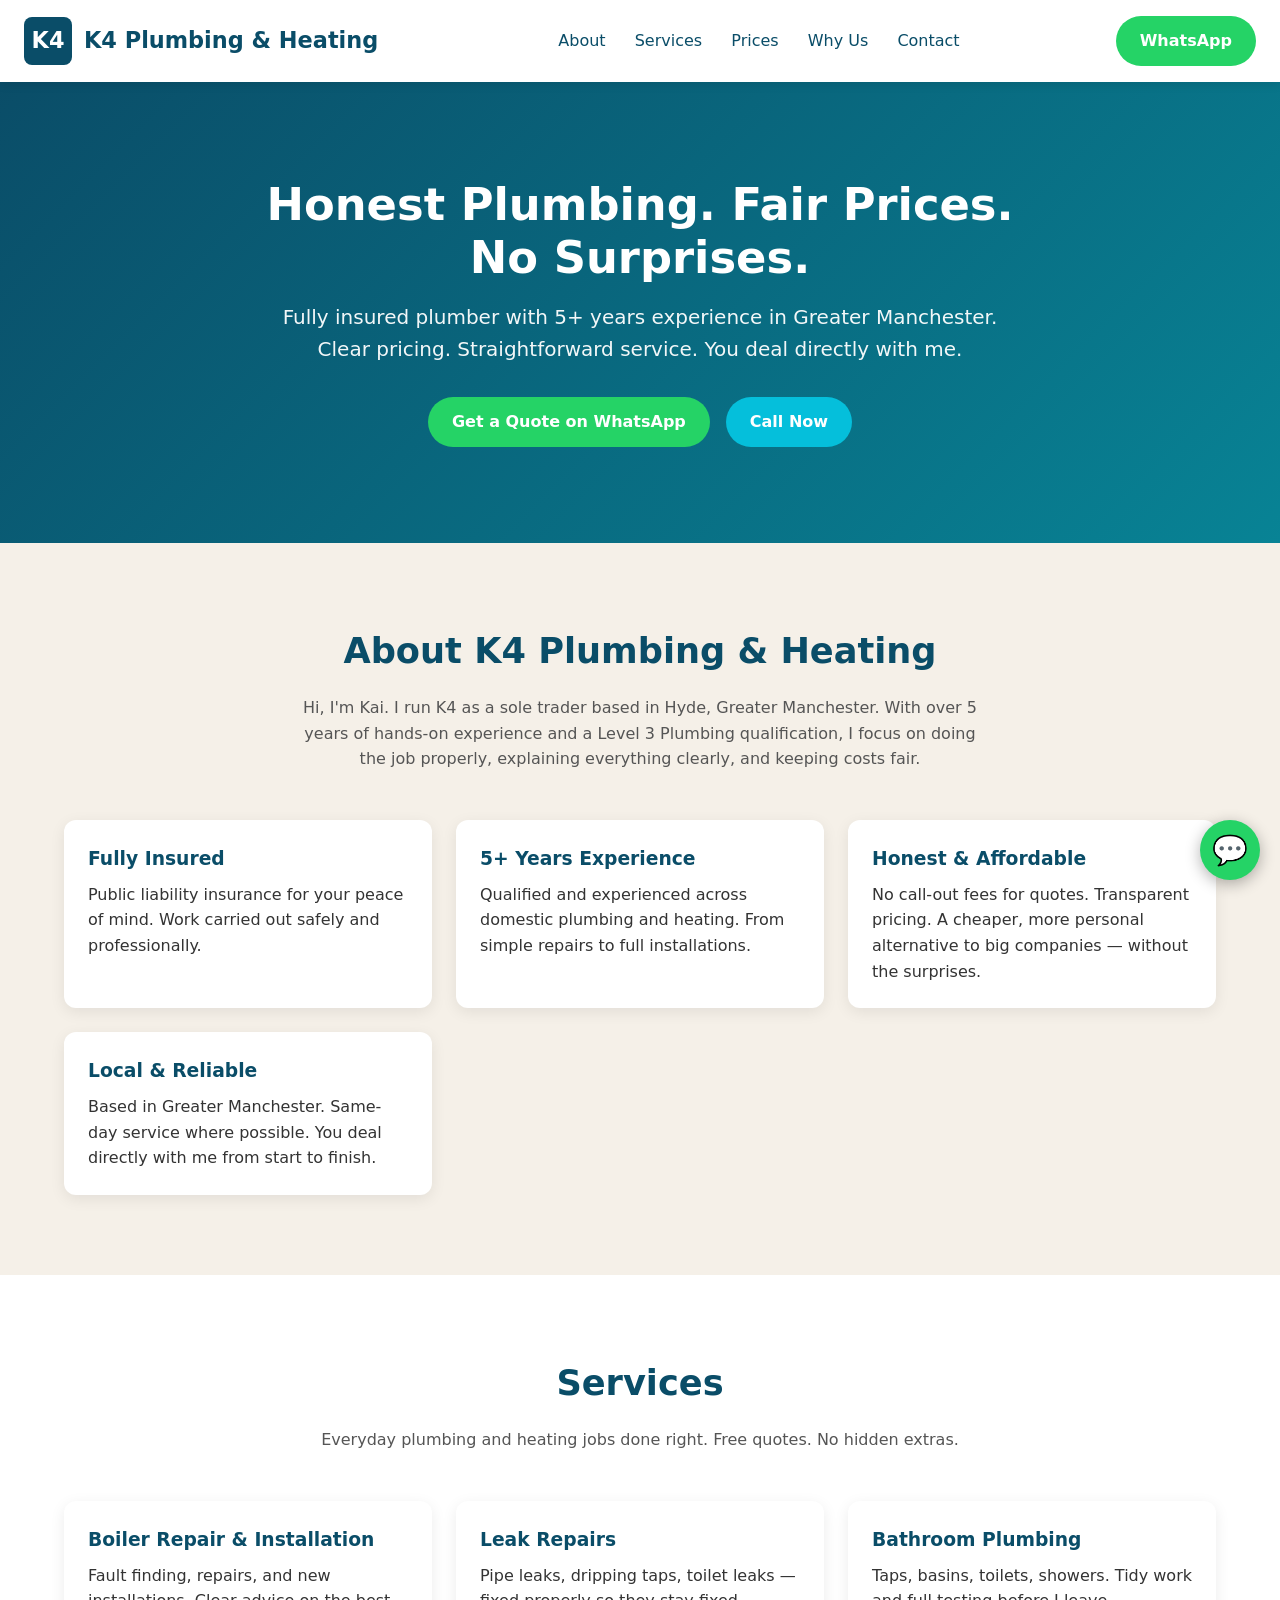
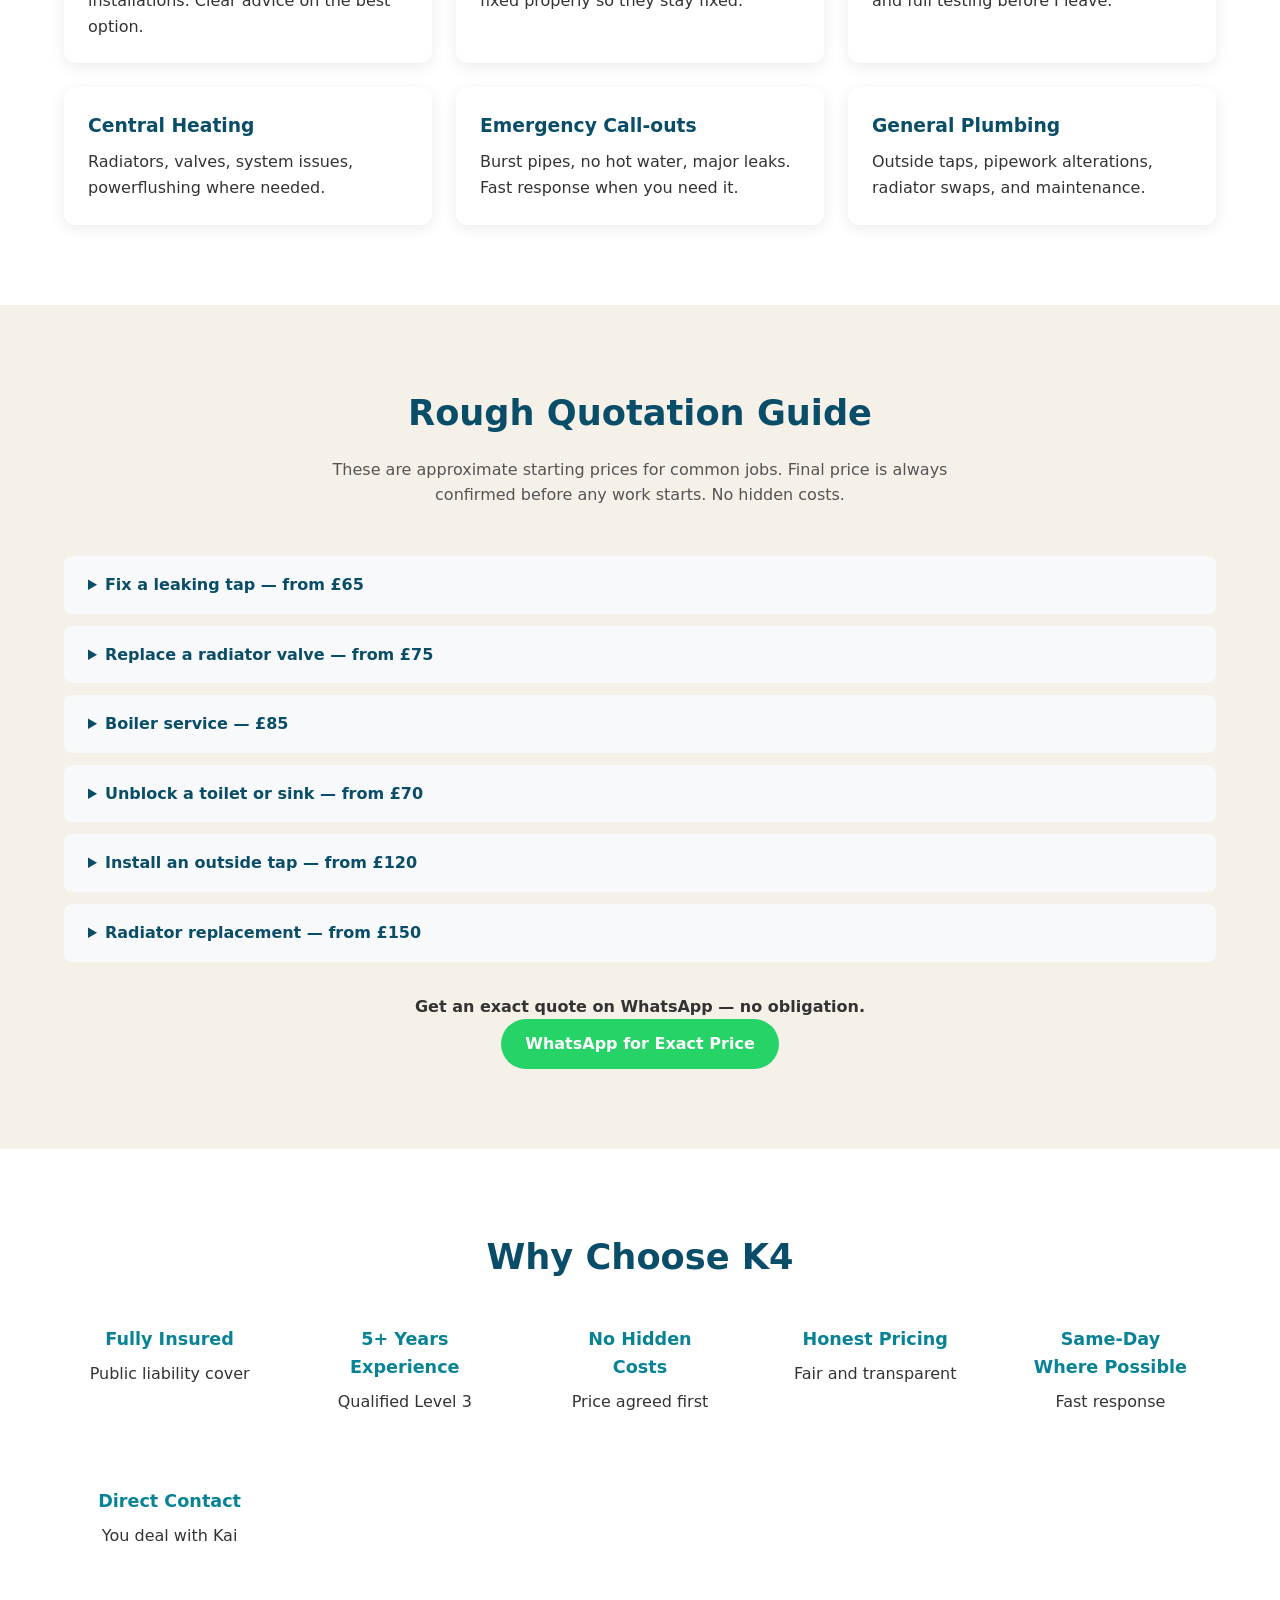
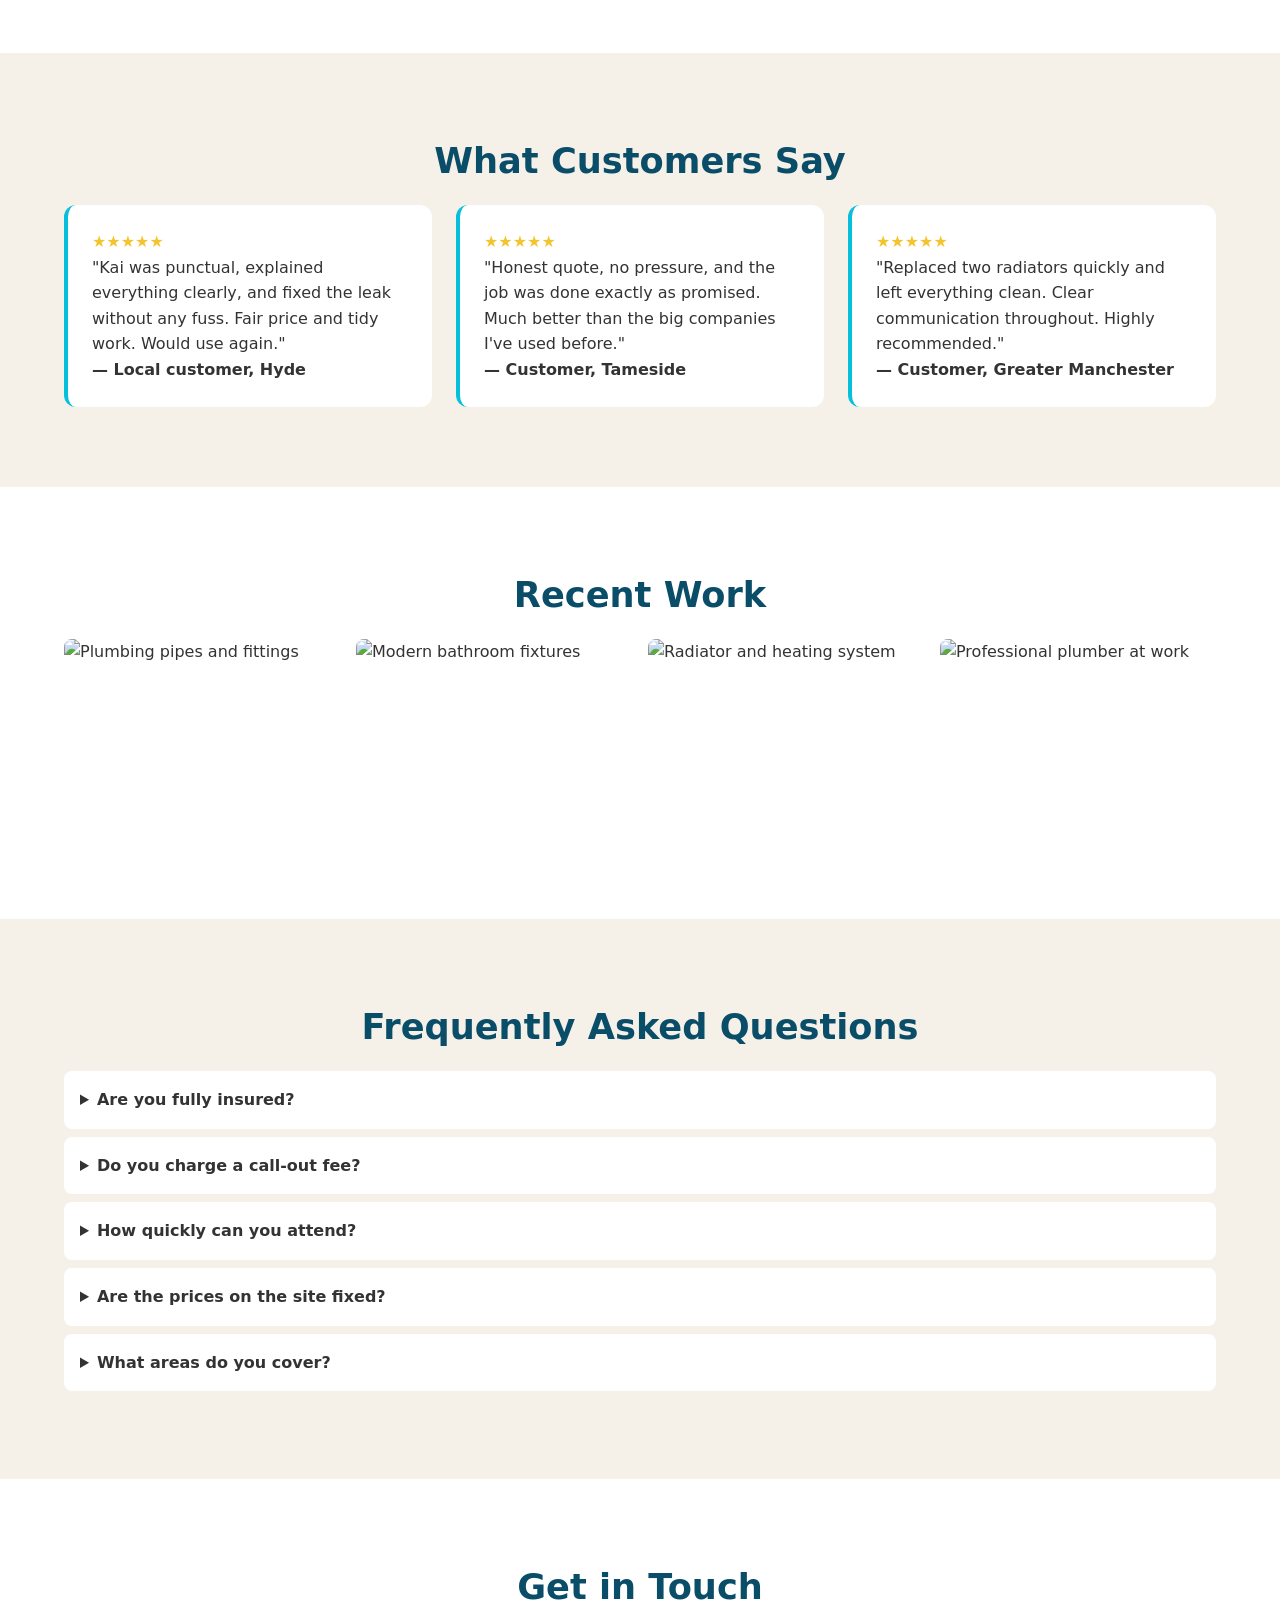
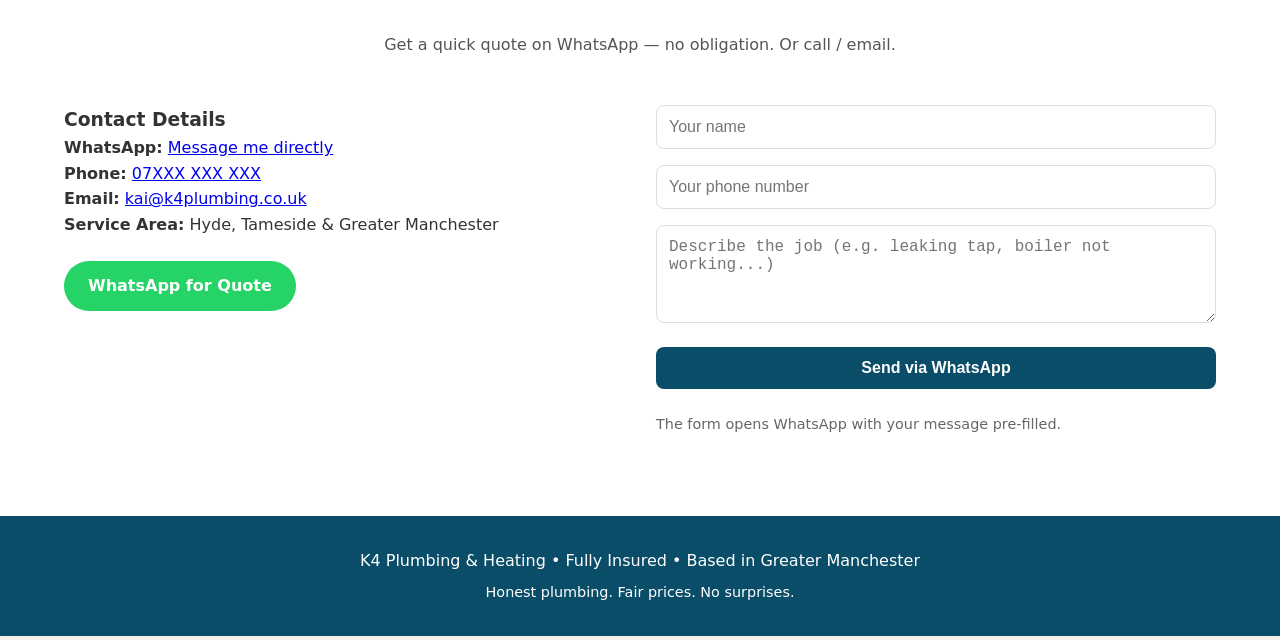
==== index.html @ 58b9c58c "Initial full website for K4 Plumbing & Heating" ====
<!DOCTYPE html>
<html lang="en">
<head>
<meta charset="UTF-8">
<meta name="viewport" content="width=device-width, initial-scale=1.0">
<title>K4 Plumbing & Heating | Honest Plumbing. Fair Prices. No Surprises.</title>
<meta name="description" content="Fully insured plumber with 5+ years experience in Greater Manchester. Transparent pricing, no hidden costs. Boiler repair, leak fixes, bathrooms, heating and more.">
<style>
:root {
  --primary: #0a4d68;
  --teal: #088395;
  --accent: #05bfdb;
  --warm: #f5f0e8;
  --dark: #1a1a1a;
  --text: #333;
  --white: #fff;
}
* { margin: 0; padding: 0; box-sizing: border-box; }
body { font-family: 'Segoe UI', system-ui, -apple-system, sans-serif; color: var(--text); line-height: 1.6; background: var(--warm); }
.container { max-width: 1200px; margin: 0 auto; padding: 0 1.5rem; }
header {
  position: sticky; top: 0; background: var(--white); box-shadow: 0 2px 10px rgba(0,0,0,0.1); z-index: 1000;
  display: flex; justify-content: space-between; align-items: center; padding: 1rem 1.5rem;
}
.logo { display: flex; align-items: center; gap: 0.75rem; font-weight: 700; color: var(--primary); font-size: 1.4rem; }
.logo-icon { width: 48px; height: 48px; background: var(--primary); border-radius: 8px; display: flex; align-items: center; justify-content: center; color: white; font-weight: bold; }
nav a { margin-left: 1.5rem; text-decoration: none; color: var(--primary); font-weight: 500; }
nav a:hover { color: var(--teal); }
.btn { display: inline-block; background: var(--accent); color: white; padding: 0.75rem 1.5rem; border-radius: 50px; text-decoration: none; font-weight: 600; transition: all 0.3s; }
.btn:hover { background: var(--teal); transform: translateY(-2px); }
.btn-whatsapp { background: #25D366; }
.btn-whatsapp:hover { background: #128C7E; }
.hero {
  background: linear-gradient(135deg, var(--primary) 0%, var(--teal) 100%);
  color: white; padding: 6rem 0; text-align: center; position: relative;
}
.hero h1 { font-size: 2.8rem; margin-bottom: 1rem; line-height: 1.2; }
.hero p { font-size: 1.25rem; margin-bottom: 2rem; opacity: 0.95; }
.hero-btns { display: flex; gap: 1rem; justify-content: center; flex-wrap: wrap; }
section { padding: 5rem 0; }
section h2 { text-align: center; font-size: 2.2rem; color: var(--primary); margin-bottom: 1rem; }
.subtitle { text-align: center; max-width: 700px; margin: 0 auto 3rem; color: #555; }
.cards { display: grid; grid-template-columns: repeat(auto-fit, minmax(280px, 1fr)); gap: 1.5rem; }
.card {
  background: white; padding: 1.5rem; border-radius: 12px; box-shadow: 0 4px 15px rgba(0,0,0,0.08);
  transition: transform 0.3s, box-shadow 0.3s;
}
.card:hover { transform: translateY(-5px); box-shadow: 0 8px 25px rgba(0,0,0,0.12); }
.card h3 { color: var(--primary); margin-bottom: 0.5rem; }
.why-grid { display: grid; grid-template-columns: repeat(auto-fit, minmax(200px, 1fr)); gap: 1.5rem; text-align: center; }
.badge { background: white; padding: 1.5rem; border-radius: 12px; }
.badge strong { display: block; color: var(--teal); font-size: 1.1rem; margin-bottom: 0.5rem; }
.quote-list details { background: white; margin-bottom: 0.75rem; border-radius: 8px; overflow: hidden; }
.quote-list summary { padding: 1rem 1.5rem; cursor: pointer; font-weight: 600; color: var(--primary); background: #f8f9fa; }
.quote-list details[open] summary { background: var(--teal); color: white; }
.quote-list p { padding: 1rem 1.5rem; }
.testimonials { display: grid; grid-template-columns: repeat(auto-fit, minmax(280px, 1fr)); gap: 1.5rem; }
.testimonial { background: white; padding: 1.5rem; border-radius: 12px; border-left: 4px solid var(--accent); }
.stars { color: #f4c430; }
.gallery { display: grid; grid-template-columns: repeat(auto-fit, minmax(250px, 1fr)); gap: 1rem; }
.gallery img { width: 100%; height: 200px; object-fit: cover; border-radius: 8px; }
.faq details { background: white; margin-bottom: 0.5rem; border-radius: 8px; }
.faq summary { padding: 1rem; cursor: pointer; font-weight: 600; }
.contact-grid { display: grid; grid-template-columns: 1fr 1fr; gap: 2rem; }
form input, form textarea, form button { width: 100%; padding: 0.75rem; margin-bottom: 1rem; border: 1px solid #ddd; border-radius: 8px; font-size: 1rem; }
form button { background: var(--primary); color: white; border: none; cursor: pointer; font-weight: 600; }
.floating-wa {
  position: fixed; bottom: 20px; right: 20px; background: #25D366; color: white; width: 60px; height: 60px;
  border-radius: 50%; display: flex; align-items: center; justify-content: center; font-size: 1.8rem;
  box-shadow: 0 4px 15px rgba(0,0,0,0.3); z-index: 999; text-decoration: none; transition: transform 0.3s;
}
.floating-wa:hover { transform: scale(1.1); }
footer { background: var(--primary); color: white; text-align: center; padding: 2rem; }
@media (max-width: 768px) {
  .hero h1 { font-size: 2rem; }
  .contact-grid { grid-template-columns: 1fr; }
  nav { display: none; } /* simple mobile - could enhance with menu */
}
.fade-in { opacity: 0; transform: translateY(20px); transition: opacity 0.6s, transform 0.6s; }
.fade-in.visible { opacity: 1; transform: translateY(0); }
</style>
</head>
<body>
<header>
  <div class="logo">
    <div class="logo-icon">K4</div>
    K4 Plumbing & Heating
  </div>
  <nav>
    <a href="#about">About</a>
    <a href="#services">Services</a>
    <a href="#quotes">Prices</a>
    <a href="#why">Why Us</a>
    <a href="#contact">Contact</a>
  </nav>
  <a href="https://wa.me/44XXXXXXXXXX?text=Hi%20Kai,%20I%20need%20a%20plumbing%20quote" class="btn btn-whatsapp">WhatsApp</a>
</header>

<section class="hero">
  <div class="container">
    <h1>Honest Plumbing. Fair Prices.<br>No Surprises.</h1>
    <p>Fully insured plumber with 5+ years experience in Greater Manchester.<br>Clear pricing. Straightforward service. You deal directly with me.</p>
    <div class="hero-btns">
      <a href="https://wa.me/44XXXXXXXXXX?text=Hi%20Kai,%20I'd%20like%20a%20quote%20for%20plumbing%20work" class="btn btn-whatsapp">Get a Quote on WhatsApp</a>
      <a href="tel:+44XXXXXXXXXX" class="btn">Call Now</a>
    </div>
  </div>
</section>

<section id="about" class="fade-in">
  <div class="container">
    <h2>About K4 Plumbing & Heating</h2>
    <p class="subtitle">Hi, I'm Kai. I run K4 as a sole trader based in Hyde, Greater Manchester. With over 5 years of hands-on experience and a Level 3 Plumbing qualification, I focus on doing the job properly, explaining everything clearly, and keeping costs fair.</p>
    <div class="cards">
      <div class="card">
        <h3>Fully Insured</h3>
        <p>Public liability insurance for your peace of mind. Work carried out safely and professionally.</p>
      </div>
      <div class="card">
        <h3>5+ Years Experience</h3>
        <p>Qualified and experienced across domestic plumbing and heating. From simple repairs to full installations.</p>
      </div>
      <div class="card">
        <h3>Honest & Affordable</h3>
        <p>No call-out fees for quotes. Transparent pricing. A cheaper, more personal alternative to big companies — without the surprises.</p>
      </div>
      <div class="card">
        <h3>Local & Reliable</h3>
        <p>Based in Greater Manchester. Same-day service where possible. You deal directly with me from start to finish.</p>
      </div>
    </div>
  </div>
</section>

<section id="services" class="fade-in" style="background:white;">
  <div class="container">
    <h2>Services</h2>
    <p class="subtitle">Everyday plumbing and heating jobs done right. Free quotes. No hidden extras.</p>
    <div class="cards">
      <div class="card"><h3>Boiler Repair & Installation</h3><p>Fault finding, repairs, and new installations. Clear advice on the best option.</p></div>
      <div class="card"><h3>Leak Repairs</h3><p>Pipe leaks, dripping taps, toilet leaks — fixed properly so they stay fixed.</p></div>
      <div class="card"><h3>Bathroom Plumbing</h3><p>Taps, basins, toilets, showers. Tidy work and full testing before I leave.</p></div>
      <div class="card"><h3>Central Heating</h3><p>Radiators, valves, system issues, powerflushing where needed.</p></div>
      <div class="card"><h3>Emergency Call-outs</h3><p>Burst pipes, no hot water, major leaks. Fast response when you need it.</p></div>
      <div class="card"><h3>General Plumbing</h3><p>Outside taps, pipework alterations, radiator swaps, and maintenance.</p></div>
    </div>
  </div>
</section>

<section id="quotes" class="fade-in">
  <div class="container">
    <h2>Rough Quotation Guide</h2>
    <p class="subtitle">These are approximate starting prices for common jobs. Final price is always confirmed before any work starts. No hidden costs.</p>
    <div class="quote-list">
      <details><summary>Fix a leaking tap — from £65</summary><p>Includes labour and standard parts. Confirmed on site.</p></details>
      <details><summary>Replace a radiator valve — from £75</summary><p>Thermostatic or lockshield valves. Price depends on type and access.</p></details>
      <details><summary>Boiler service — £85</summary><p>Full annual service with safety checks. Written report provided.</p></details>
      <details><summary>Unblock a toilet or sink — from £70</summary><p>Most blockages cleared on first visit. No extra call-out fee.</p></details>
      <details><summary>Install an outside tap — from £120</summary><p>Includes materials for standard installation.</p></details>
      <details><summary>Radiator replacement — from £150</summary><p>Supply and fit. Size and style affect final price.</p></details>
    </div>
    <p style="text-align:center; margin-top:2rem;"><strong>Get an exact quote on WhatsApp — no obligation.</strong></p>
    <div style="text-align:center;"><a href="https://wa.me/44XXXXXXXXXX?text=Hi%20Kai,%20I'd%20like%20a%20quote" class="btn btn-whatsapp">WhatsApp for Exact Price</a></div>
  </div>
</section>

<section id="why" class="fade-in" style="background:white;">
  <div class="container">
    <h2>Why Choose K4</h2>
    <div class="why-grid">
      <div class="badge"><strong>Fully Insured</strong>Public liability cover</div>
      <div class="badge"><strong>5+ Years Experience</strong>Qualified Level 3</div>
      <div class="badge"><strong>No Hidden Costs</strong>Price agreed first</div>
      <div class="badge"><strong>Honest Pricing</strong>Fair and transparent</div>
      <div class="badge"><strong>Same-Day Where Possible</strong>Fast response</div>
      <div class="badge"><strong>Direct Contact</strong>You deal with Kai</div>
    </div>
  </div>
</section>

<section id="testimonials" class="fade-in">
  <div class="container">
    <h2>What Customers Say</h2>
    <div class="testimonials">
      <div class="testimonial">
        <div class="stars">★★★★★</div>
        <p>"Kai was punctual, explained everything clearly, and fixed the leak without any fuss. Fair price and tidy work. Would use again."</p>
        <strong>— Local customer, Hyde</strong>
      </div>
      <div class="testimonial">
        <div class="stars">★★★★★</div>
        <p>"Honest quote, no pressure, and the job was done exactly as promised. Much better than the big companies I've used before."</p>
        <strong>— Customer, Tameside</strong>
      </div>
      <div class="testimonial">
        <div class="stars">★★★★★</div>
        <p>"Replaced two radiators quickly and left everything clean. Clear communication throughout. Highly recommended."</p>
        <strong>— Customer, Greater Manchester</strong>
      </div>
    </div>
  </div>
</section>

<section id="gallery" class="fade-in" style="background:white;">
  <div class="container">
    <h2>Recent Work</h2>
    <div class="gallery">
      <img src="https://images.unsplash.com/photo-1584622650111-993a426fbf0a?w=400" alt="Plumbing pipes and fittings">
      <img src="https://images.unsplash.com/photo-1504309092620-4d0ec726efa4?w=400" alt="Modern bathroom fixtures">
      <img src="https://images.unsplash.com/photo-1621905252507-b35492cc74b4?w=400" alt="Radiator and heating system">
      <img src="https://images.unsplash.com/photo-1558618666-fcd25c85cd64?w=400" alt="Professional plumber at work">
    </div>
  </div>
</section>

<section id="faq" class="fade-in">
  <div class="container">
    <h2>Frequently Asked Questions</h2>
    <div class="faq">
      <details><summary>Are you fully insured?</summary><p>Yes. I carry public liability insurance for all work carried out.</p></details>
      <details><summary>Do you charge a call-out fee?</summary><p>No call-out fee for quotes. For emergency call-outs outside normal hours there may be a small additional charge, which is always stated upfront.</p></details>
      <details><summary>How quickly can you attend?</summary><p>Same-day service is often available for urgent jobs. Contact me on WhatsApp for the soonest slot.</p></details>
      <details><summary>Are the prices on the site fixed?</summary><p>They are rough starting guides. Every job is different. I always confirm the exact price before starting any work.</p></details>
      <details><summary>What areas do you cover?</summary><p>Primarily Hyde, Tameside and Greater Manchester. Contact me to check your location.</p></details>
    </div>
  </div>
</section>

<section id="contact" class="fade-in" style="background:white;">
  <div class="container">
    <h2>Get in Touch</h2>
    <p class="subtitle">Get a quick quote on WhatsApp — no obligation. Or call / email.</p>
    <div class="contact-grid">
      <div>
        <h3>Contact Details</h3>
        <p><strong>WhatsApp:</strong> <a href="https://wa.me/44XXXXXXXXXX?text=Hi%20Kai,%20I%20need%20a%20plumbing%20quote">Message me directly</a></p>
        <p><strong>Phone:</strong> <a href="tel:+44XXXXXXXXXX">07XXX XXX XXX</a></p>
        <p><strong>Email:</strong> <a href="mailto:kai@k4plumbing.co.uk">kai@k4plumbing.co.uk</a></p>
        <p><strong>Service Area:</strong> Hyde, Tameside & Greater Manchester</p>
        <p style="margin-top:1.5rem;"><a href="https://wa.me/44XXXXXXXXXX?text=Hi%20Kai,%20I'd%20like%20a%20quote" class="btn btn-whatsapp">WhatsApp for Quote</a></p>
      </div>
      <div>
        <form onsubmit="event.preventDefault(); window.open('https://wa.me/44XXXXXXXXXX?text=' + encodeURIComponent(this.message.value || 'Hi Kai, I need a plumbing quote'), '_blank');">
          <input type="text" placeholder="Your name" required>
          <input type="tel" placeholder="Your phone number">
          <textarea name="message" rows="4" placeholder="Describe the job (e.g. leaking tap, boiler not working...)"></textarea>
          <button type="submit">Send via WhatsApp</button>
        </form>
        <p style="font-size:0.9rem; color:#666; margin-top:0.5rem;">The form opens WhatsApp with your message pre-filled.</p>
      </div>
    </div>
  </div>
</section>

<footer>
  <p>K4 Plumbing & Heating • Fully Insured • Based in Greater Manchester</p>
  <p style="margin-top:0.5rem; font-size:0.9rem;">Honest plumbing. Fair prices. No surprises.</p>
</footer>

<a href="https://wa.me/44XXXXXXXXXX?text=Hi%20Kai,%20I%20need%20a%20plumbing%20quote" class="floating-wa" aria-label="WhatsApp">💬</a>

<script>
// Scroll animations
const observer = new IntersectionObserver((entries) => {
  entries.forEach(entry => {
    if (entry.isIntersecting) entry.target.classList.add('visible');
  });
}, { threshold: 0.1 });
document.querySelectorAll('.fade-in').forEach(el => observer.observe(el));

// Smooth scroll for nav
document.querySelectorAll('nav a').forEach(a => {
  a.addEventListener('click', e => {
    e.preventDefault();
    document.querySelector(a.getAttribute('href')).scrollIntoView({ behavior: 'smooth' });
  });
});
</script>
</body>
</html>
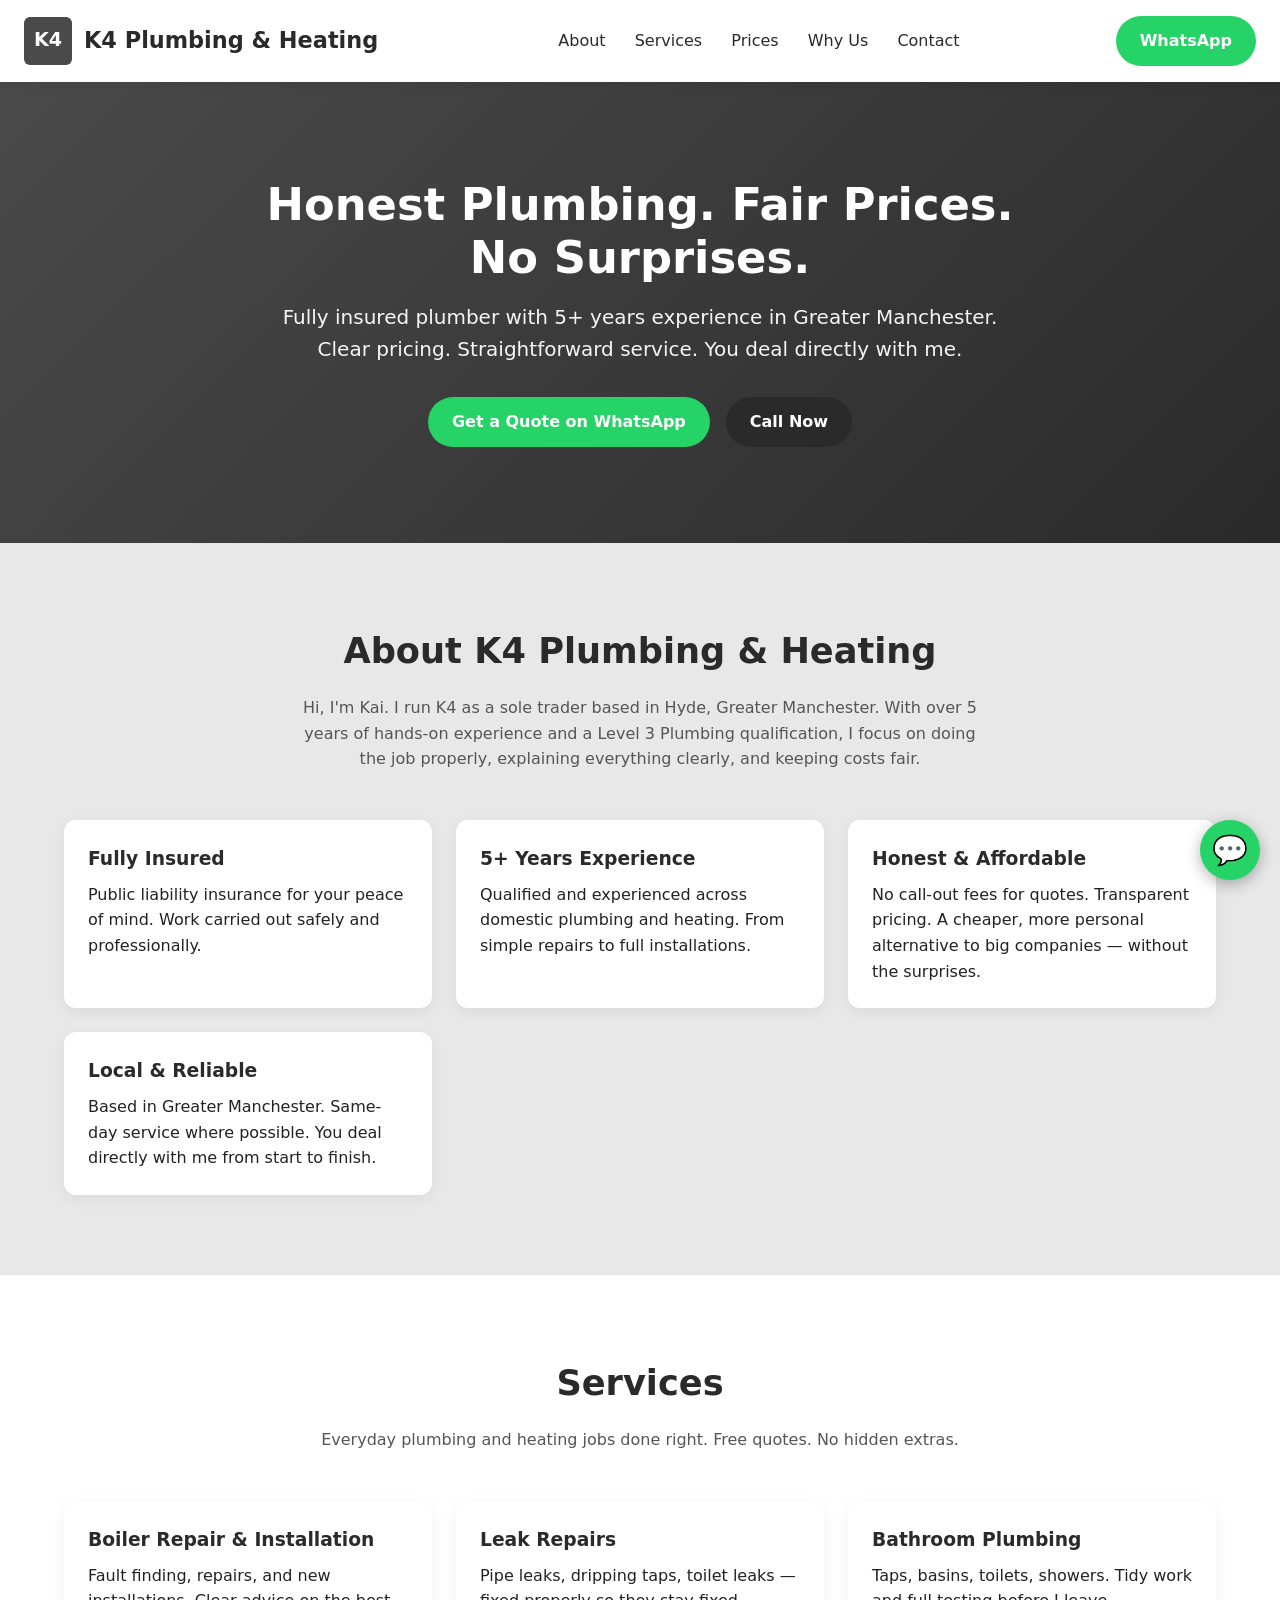
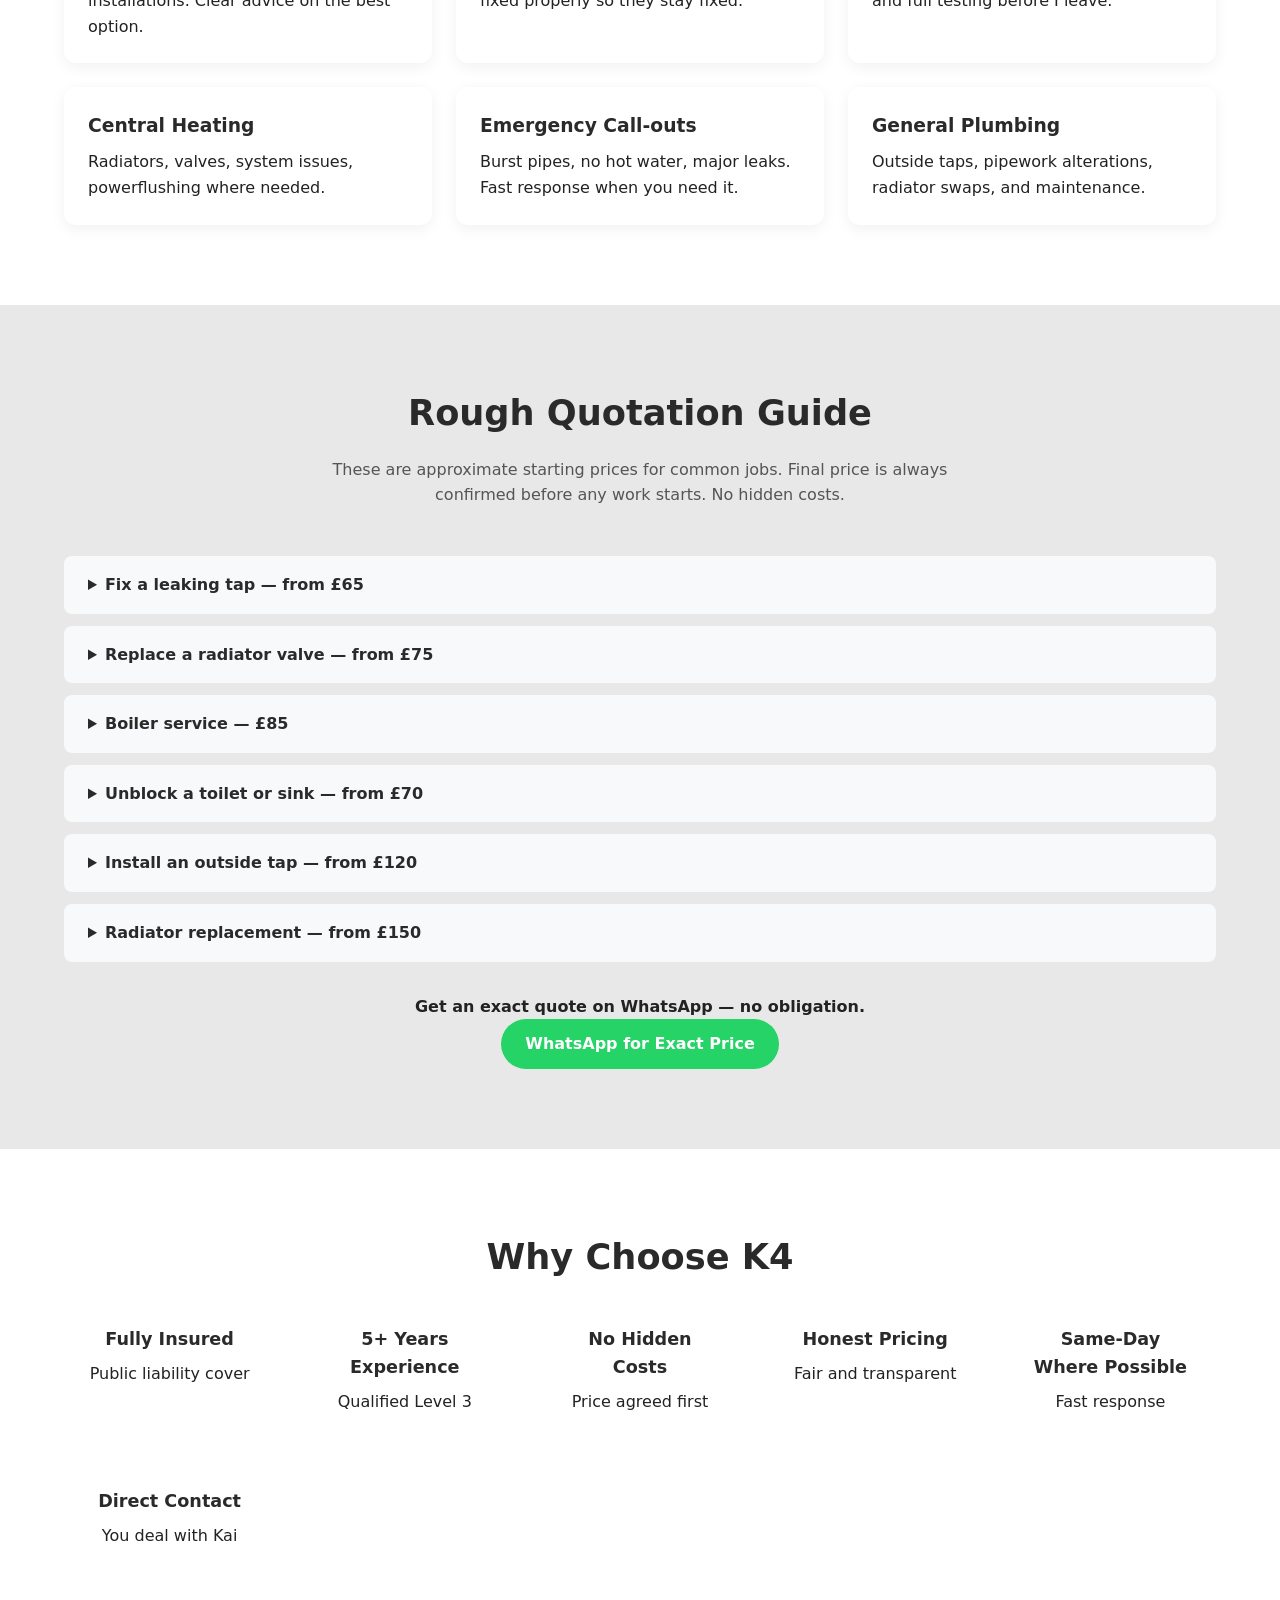
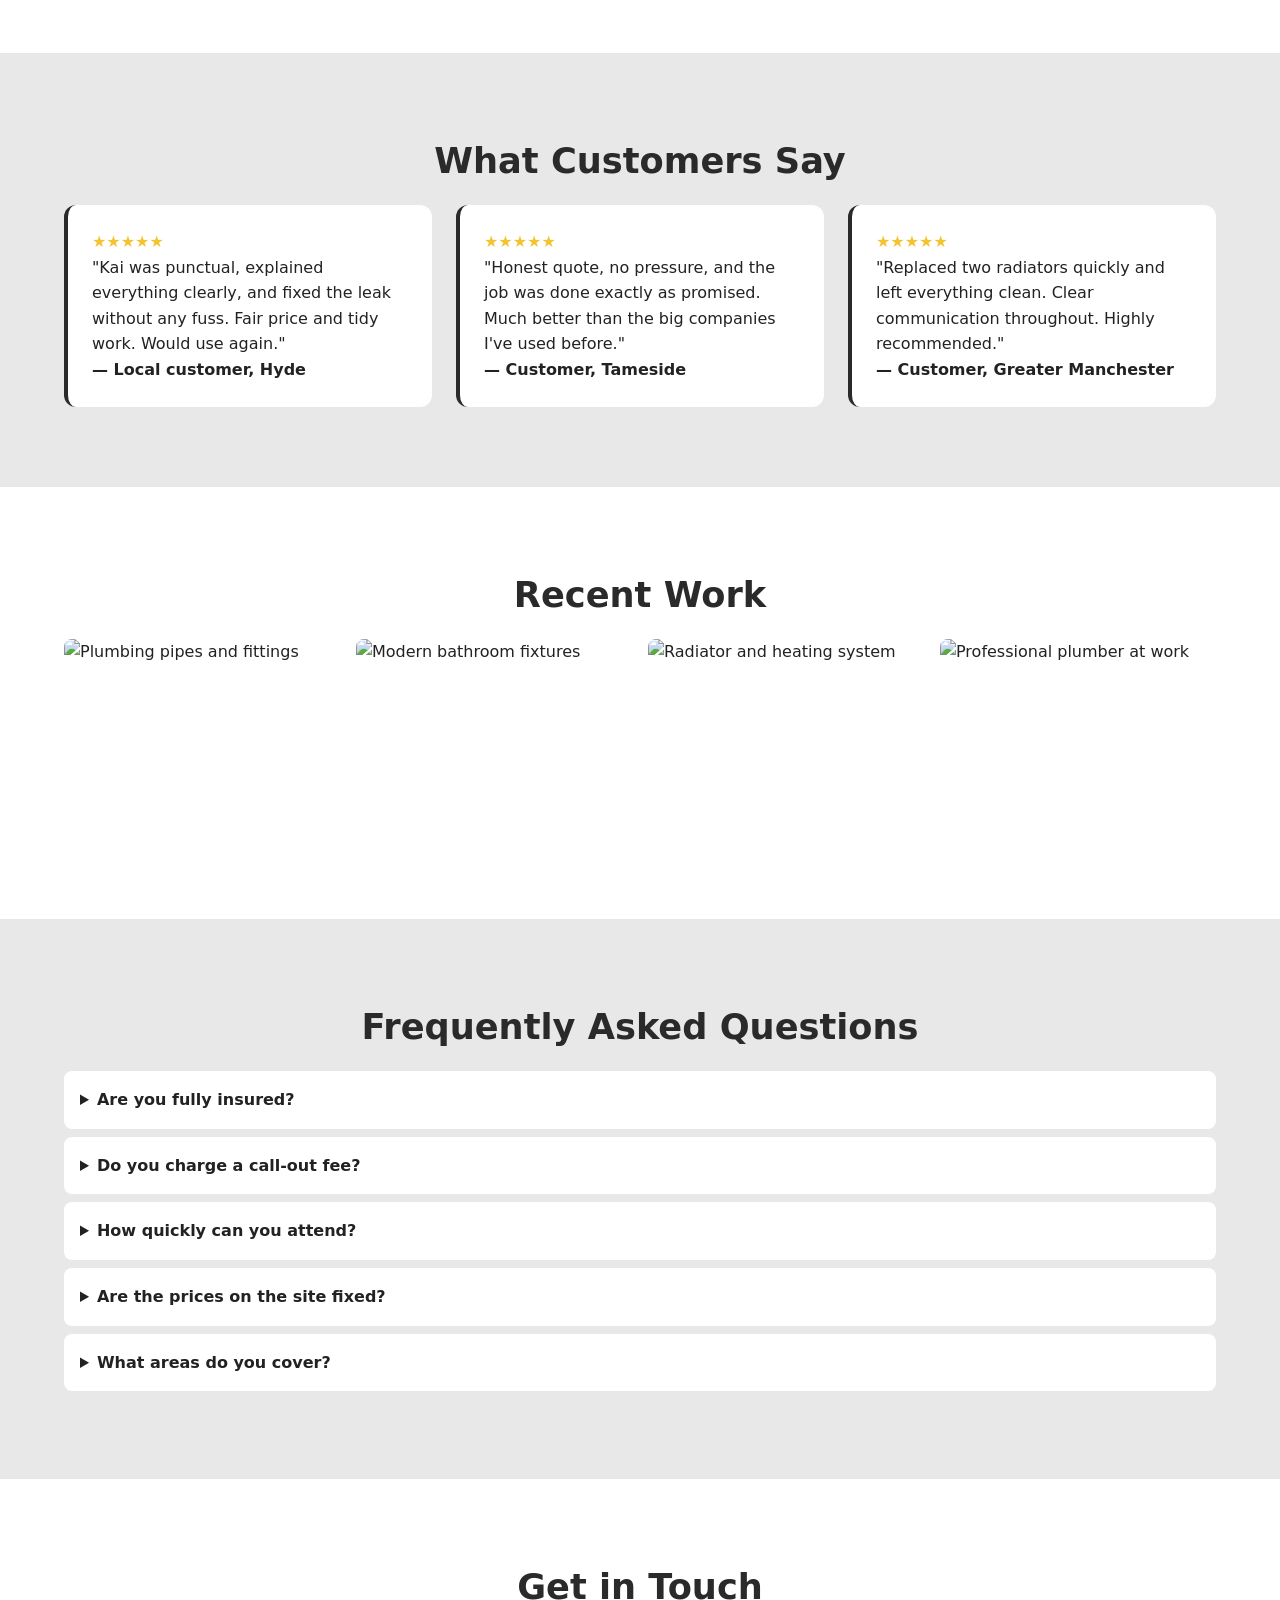
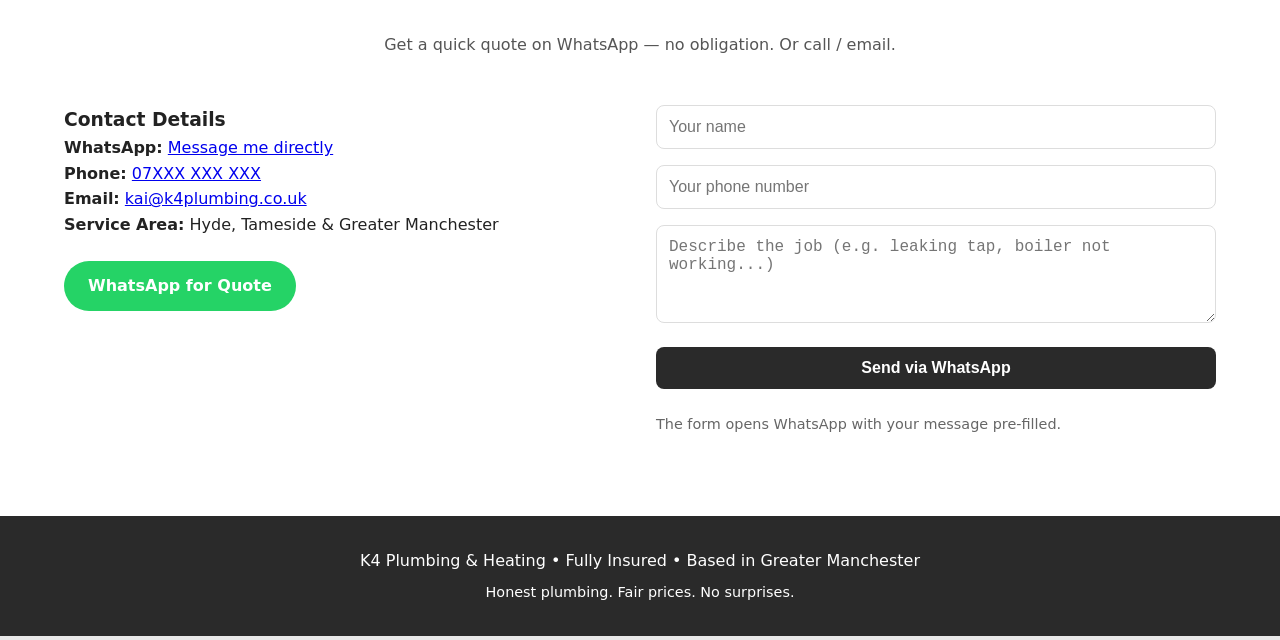
==== commit bf6075a6: "Update color theme to match logo (gray/black)" ====
--- a/index.html
+++ b/index.html
@@ -7,32 +7,32 @@
 <meta name="description" content="Fully insured plumber with 5+ years experience in Greater Manchester. Transparent pricing, no hidden costs. Boiler repair, leak fixes, bathrooms, heating and more.">
 <style>
 :root {
-  --primary: #0a4d68;
-  --teal: #088395;
-  --accent: #05bfdb;
-  --warm: #f5f0e8;
-  --dark: #1a1a1a;
-  --text: #333;
+  --primary: #2a2a2a;
+  --gray: #5a5a5a;
+  --light-gray: #f4f4f4;
+  --bg: #e8e8e8;
+  --accent: #1a1a1a;
+  --text: #222;
   --white: #fff;
 }
 * { margin: 0; padding: 0; box-sizing: border-box; }
-body { font-family: 'Segoe UI', system-ui, -apple-system, sans-serif; color: var(--text); line-height: 1.6; background: var(--warm); }
+body { font-family: 'Segoe UI', system-ui, -apple-system, sans-serif; color: var(--text); line-height: 1.6; background: var(--bg); }
 .container { max-width: 1200px; margin: 0 auto; padding: 0 1.5rem; }
 header {
-  position: sticky; top: 0; background: var(--white); box-shadow: 0 2px 10px rgba(0,0,0,0.1); z-index: 1000;
+  position: sticky; top: 0; background: var(--white); box-shadow: 0 2px 10px rgba(0,0,0,0.08); z-index: 1000;
   display: flex; justify-content: space-between; align-items: center; padding: 1rem 1.5rem;
 }
 .logo { display: flex; align-items: center; gap: 0.75rem; font-weight: 700; color: var(--primary); font-size: 1.4rem; }
-.logo-icon { width: 48px; height: 48px; background: var(--primary); border-radius: 8px; display: flex; align-items: center; justify-content: center; color: white; font-weight: bold; }
+.logo-icon { width: 48px; height: 48px; background: #4a4a4a; border-radius: 6px; display: flex; align-items: center; justify-content: center; color: white; font-weight: bold; font-size: 1.2rem; }
 nav a { margin-left: 1.5rem; text-decoration: none; color: var(--primary); font-weight: 500; }
-nav a:hover { color: var(--teal); }
-.btn { display: inline-block; background: var(--accent); color: white; padding: 0.75rem 1.5rem; border-radius: 50px; text-decoration: none; font-weight: 600; transition: all 0.3s; }
-.btn:hover { background: var(--teal); transform: translateY(-2px); }
+nav a:hover { color: #000; }
+.btn { display: inline-block; background: var(--primary); color: white; padding: 0.75rem 1.5rem; border-radius: 50px; text-decoration: none; font-weight: 600; transition: all 0.3s; }
+.btn:hover { background: #000; transform: translateY(-2px); }
 .btn-whatsapp { background: #25D366; }
 .btn-whatsapp:hover { background: #128C7E; }
 .hero {
-  background: linear-gradient(135deg, var(--primary) 0%, var(--teal) 100%);
-  color: white; padding: 6rem 0; text-align: center; position: relative;
+  background: linear-gradient(135deg, #4a4a4a 0%, #2a2a2a 100%);
+  color: white; padding: 6rem 0; text-align: center;
 }
 .hero h1 { font-size: 2.8rem; margin-bottom: 1rem; line-height: 1.2; }
 .hero p { font-size: 1.25rem; margin-bottom: 2rem; opacity: 0.95; }
@@ -42,20 +42,20 @@
 .subtitle { text-align: center; max-width: 700px; margin: 0 auto 3rem; color: #555; }
 .cards { display: grid; grid-template-columns: repeat(auto-fit, minmax(280px, 1fr)); gap: 1.5rem; }
 .card {
-  background: white; padding: 1.5rem; border-radius: 12px; box-shadow: 0 4px 15px rgba(0,0,0,0.08);
+  background: white; padding: 1.5rem; border-radius: 12px; box-shadow: 0 4px 15px rgba(0,0,0,0.06);
   transition: transform 0.3s, box-shadow 0.3s;
 }
-.card:hover { transform: translateY(-5px); box-shadow: 0 8px 25px rgba(0,0,0,0.12); }
+.card:hover { transform: translateY(-5px); box-shadow: 0 8px 25px rgba(0,0,0,0.1); }
 .card h3 { color: var(--primary); margin-bottom: 0.5rem; }
 .why-grid { display: grid; grid-template-columns: repeat(auto-fit, minmax(200px, 1fr)); gap: 1.5rem; text-align: center; }
 .badge { background: white; padding: 1.5rem; border-radius: 12px; }
-.badge strong { display: block; color: var(--teal); font-size: 1.1rem; margin-bottom: 0.5rem; }
+.badge strong { display: block; color: var(--primary); font-size: 1.1rem; margin-bottom: 0.5rem; }
 .quote-list details { background: white; margin-bottom: 0.75rem; border-radius: 8px; overflow: hidden; }
 .quote-list summary { padding: 1rem 1.5rem; cursor: pointer; font-weight: 600; color: var(--primary); background: #f8f9fa; }
-.quote-list details[open] summary { background: var(--teal); color: white; }
+.quote-list details[open] summary { background: var(--primary); color: white; }
 .quote-list p { padding: 1rem 1.5rem; }
 .testimonials { display: grid; grid-template-columns: repeat(auto-fit, minmax(280px, 1fr)); gap: 1.5rem; }
-.testimonial { background: white; padding: 1.5rem; border-radius: 12px; border-left: 4px solid var(--accent); }
+.testimonial { background: white; padding: 1.5rem; border-radius: 12px; border-left: 4px solid var(--primary); }
 .stars { color: #f4c430; }
 .gallery { display: grid; grid-template-columns: repeat(auto-fit, minmax(250px, 1fr)); gap: 1rem; }
 .gallery img { width: 100%; height: 200px; object-fit: cover; border-radius: 8px; }
@@ -74,7 +74,7 @@
 @media (max-width: 768px) {
   .hero h1 { font-size: 2rem; }
   .contact-grid { grid-template-columns: 1fr; }
-  nav { display: none; } /* simple mobile - could enhance with menu */
+  nav { display: none; }
 }
 .fade-in { opacity: 0; transform: translateY(20px); transition: opacity 0.6s, transform 0.6s; }
 .fade-in.visible { opacity: 1; transform: translateY(0); }
@@ -260,7 +260,6 @@
 <a href="https://wa.me/44XXXXXXXXXX?text=Hi%20Kai,%20I%20need%20a%20plumbing%20quote" class="floating-wa" aria-label="WhatsApp">💬</a>
 
 <script>
-// Scroll animations
 const observer = new IntersectionObserver((entries) => {
   entries.forEach(entry => {
     if (entry.isIntersecting) entry.target.classList.add('visible');
@@ -268,7 +267,6 @@
 }, { threshold: 0.1 });
 document.querySelectorAll('.fade-in').forEach(el => observer.observe(el));
 
-// Smooth scroll for nav
 document.querySelectorAll('nav a').forEach(a => {
   a.addEventListener('click', e => {
     e.preventDefault();
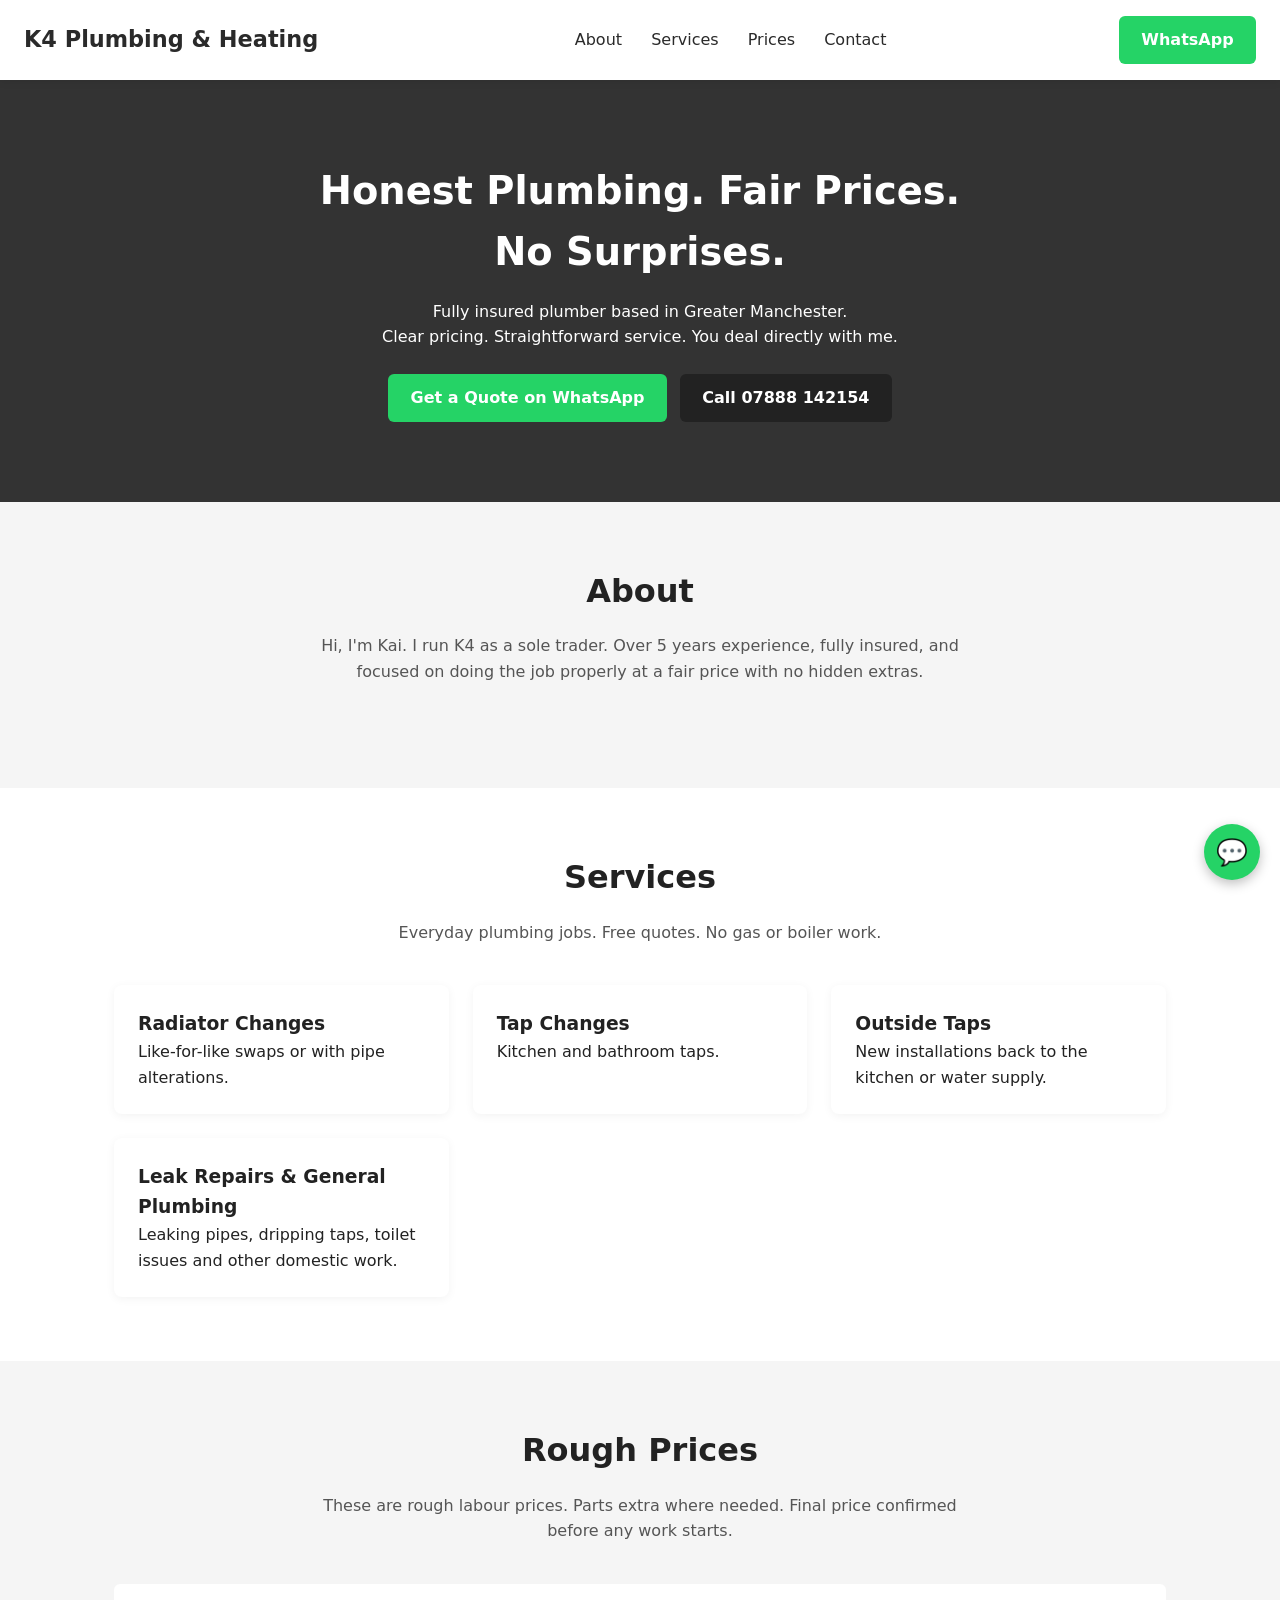
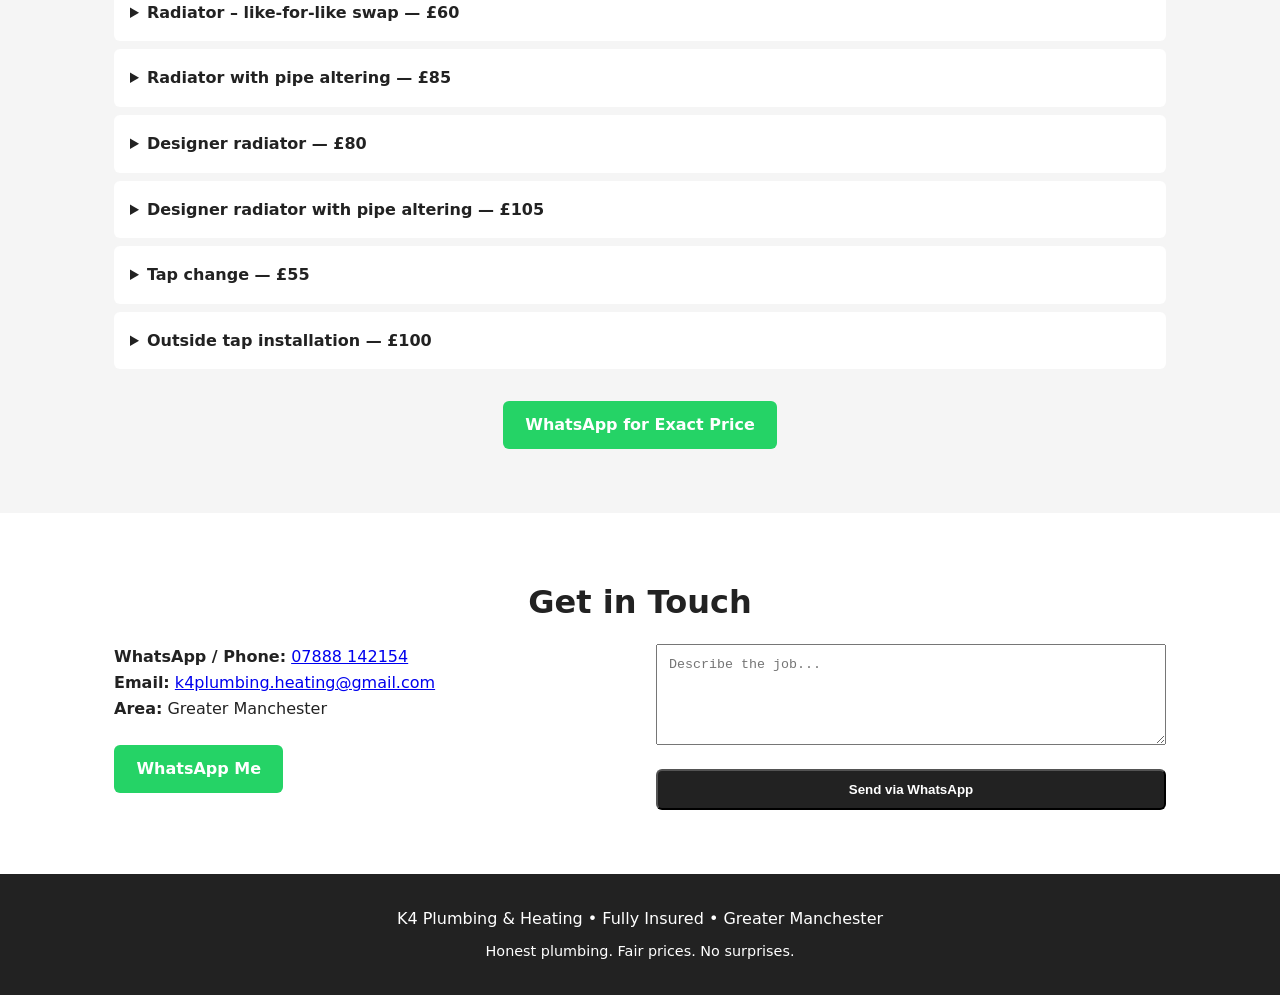
==== commit 4e398e2b: "Update with real contact details, prices, and remove gas work" ====
--- a/index.html
+++ b/index.html
@@ -4,275 +4,132 @@
 <meta charset="UTF-8">
 <meta name="viewport" content="width=device-width, initial-scale=1.0">
 <title>K4 Plumbing & Heating | Honest Plumbing. Fair Prices. No Surprises.</title>
-<meta name="description" content="Fully insured plumber with 5+ years experience in Greater Manchester. Transparent pricing, no hidden costs. Boiler repair, leak fixes, bathrooms, heating and more.">
+<meta name="description" content="Fully insured plumber with 5+ years experience in Greater Manchester. Transparent pricing, no hidden costs.">
 <style>
 :root {
   --primary: #2a2a2a;
-  --gray: #5a5a5a;
-  --light-gray: #f4f4f4;
-  --bg: #e8e8e8;
-  --accent: #1a1a1a;
+  --bg: #f5f5f5;
   --text: #222;
   --white: #fff;
 }
 * { margin: 0; padding: 0; box-sizing: border-box; }
-body { font-family: 'Segoe UI', system-ui, -apple-system, sans-serif; color: var(--text); line-height: 1.6; background: var(--bg); }
-.container { max-width: 1200px; margin: 0 auto; padding: 0 1.5rem; }
+body { font-family: system-ui, -apple-system, sans-serif; color: var(--text); line-height: 1.6; background: var(--bg); }
+.container { max-width: 1100px; margin: 0 auto; padding: 0 1.5rem; }
 header {
-  position: sticky; top: 0; background: var(--white); box-shadow: 0 2px 10px rgba(0,0,0,0.08); z-index: 1000;
+  position: sticky; top: 0; background: var(--white); box-shadow: 0 2px 8px rgba(0,0,0,0.08); z-index: 1000;
   display: flex; justify-content: space-between; align-items: center; padding: 1rem 1.5rem;
 }
-.logo { display: flex; align-items: center; gap: 0.75rem; font-weight: 700; color: var(--primary); font-size: 1.4rem; }
-.logo-icon { width: 48px; height: 48px; background: #4a4a4a; border-radius: 6px; display: flex; align-items: center; justify-content: center; color: white; font-weight: bold; font-size: 1.2rem; }
+.logo { font-weight: 700; font-size: 1.4rem; color: var(--primary); }
 nav a { margin-left: 1.5rem; text-decoration: none; color: var(--primary); font-weight: 500; }
-nav a:hover { color: #000; }
-.btn { display: inline-block; background: var(--primary); color: white; padding: 0.75rem 1.5rem; border-radius: 50px; text-decoration: none; font-weight: 600; transition: all 0.3s; }
-.btn:hover { background: #000; transform: translateY(-2px); }
+.btn { display: inline-block; background: #222; color: white; padding: 0.7rem 1.4rem; border-radius: 6px; text-decoration: none; font-weight: 600; }
 .btn-whatsapp { background: #25D366; }
-.btn-whatsapp:hover { background: #128C7E; }
-.hero {
-  background: linear-gradient(135deg, #4a4a4a 0%, #2a2a2a 100%);
-  color: white; padding: 6rem 0; text-align: center;
+.hero { background: #333; color: white; padding: 5rem 0; text-align: center; }
+.hero h1 { font-size: 2.4rem; margin-bottom: 1rem; }
+section { padding: 4rem 0; }
+section h2 { text-align: center; font-size: 2rem; margin-bottom: 1rem; }
+.subtitle { text-align: center; max-width: 650px; margin: 0 auto 2.5rem; color: #555; }
+.cards { display: grid; grid-template-columns: repeat(auto-fit, minmax(260px, 1fr)); gap: 1.5rem; }
+.card { background: white; padding: 1.5rem; border-radius: 8px; box-shadow: 0 2px 10px rgba(0,0,0,0.05); }
+.quote-list details { background: white; margin-bottom: 0.5rem; border-radius: 6px; }
+.quote-list summary { padding: 1rem; cursor: pointer; font-weight: 600; }
+.contact-grid { display: grid; grid-template-columns: 1fr 1fr; gap: 2rem; }
+.floating-wa {
+  position: fixed; bottom: 20px; right: 20px; background: #25D366; color: white; width: 56px; height: 56px;
+  border-radius: 50%; display: flex; align-items: center; justify-content: center; font-size: 1.6rem;
+  text-decoration: none; box-shadow: 0 4px 12px rgba(0,0,0,0.25);
 }
-.hero h1 { font-size: 2.8rem; margin-bottom: 1rem; line-height: 1.2; }
-.hero p { font-size: 1.25rem; margin-bottom: 2rem; opacity: 0.95; }
-.hero-btns { display: flex; gap: 1rem; justify-content: center; flex-wrap: wrap; }
-section { padding: 5rem 0; }
-section h2 { text-align: center; font-size: 2.2rem; color: var(--primary); margin-bottom: 1rem; }
-.subtitle { text-align: center; max-width: 700px; margin: 0 auto 3rem; color: #555; }
-.cards { display: grid; grid-template-columns: repeat(auto-fit, minmax(280px, 1fr)); gap: 1.5rem; }
-.card {
-  background: white; padding: 1.5rem; border-radius: 12px; box-shadow: 0 4px 15px rgba(0,0,0,0.06);
-  transition: transform 0.3s, box-shadow 0.3s;
-}
-.card:hover { transform: translateY(-5px); box-shadow: 0 8px 25px rgba(0,0,0,0.1); }
-.card h3 { color: var(--primary); margin-bottom: 0.5rem; }
-.why-grid { display: grid; grid-template-columns: repeat(auto-fit, minmax(200px, 1fr)); gap: 1.5rem; text-align: center; }
-.badge { background: white; padding: 1.5rem; border-radius: 12px; }
-.badge strong { display: block; color: var(--primary); font-size: 1.1rem; margin-bottom: 0.5rem; }
-.quote-list details { background: white; margin-bottom: 0.75rem; border-radius: 8px; overflow: hidden; }
-.quote-list summary { padding: 1rem 1.5rem; cursor: pointer; font-weight: 600; color: var(--primary); background: #f8f9fa; }
-.quote-list details[open] summary { background: var(--primary); color: white; }
-.quote-list p { padding: 1rem 1.5rem; }
-.testimonials { display: grid; grid-template-columns: repeat(auto-fit, minmax(280px, 1fr)); gap: 1.5rem; }
-.testimonial { background: white; padding: 1.5rem; border-radius: 12px; border-left: 4px solid var(--primary); }
-.stars { color: #f4c430; }
-.gallery { display: grid; grid-template-columns: repeat(auto-fit, minmax(250px, 1fr)); gap: 1rem; }
-.gallery img { width: 100%; height: 200px; object-fit: cover; border-radius: 8px; }
-.faq details { background: white; margin-bottom: 0.5rem; border-radius: 8px; }
-.faq summary { padding: 1rem; cursor: pointer; font-weight: 600; }
-.contact-grid { display: grid; grid-template-columns: 1fr 1fr; gap: 2rem; }
-form input, form textarea, form button { width: 100%; padding: 0.75rem; margin-bottom: 1rem; border: 1px solid #ddd; border-radius: 8px; font-size: 1rem; }
-form button { background: var(--primary); color: white; border: none; cursor: pointer; font-weight: 600; }
-.floating-wa {
-  position: fixed; bottom: 20px; right: 20px; background: #25D366; color: white; width: 60px; height: 60px;
-  border-radius: 50%; display: flex; align-items: center; justify-content: center; font-size: 1.8rem;
-  box-shadow: 0 4px 15px rgba(0,0,0,0.3); z-index: 999; text-decoration: none; transition: transform 0.3s;
-}
-.floating-wa:hover { transform: scale(1.1); }
-footer { background: var(--primary); color: white; text-align: center; padding: 2rem; }
-@media (max-width: 768px) {
-  .hero h1 { font-size: 2rem; }
+footer { background: #222; color: white; text-align: center; padding: 2rem; }
+@media (max-width: 700px) {
   .contact-grid { grid-template-columns: 1fr; }
   nav { display: none; }
+  .hero h1 { font-size: 1.9rem; }
 }
-.fade-in { opacity: 0; transform: translateY(20px); transition: opacity 0.6s, transform 0.6s; }
-.fade-in.visible { opacity: 1; transform: translateY(0); }
 </style>
 </head>
 <body>
 <header>
-  <div class="logo">
-    <div class="logo-icon">K4</div>
-    K4 Plumbing & Heating
-  </div>
+  <div class="logo">K4 Plumbing & Heating</div>
   <nav>
     <a href="#about">About</a>
     <a href="#services">Services</a>
-    <a href="#quotes">Prices</a>
-    <a href="#why">Why Us</a>
+    <a href="#prices">Prices</a>
     <a href="#contact">Contact</a>
   </nav>
-  <a href="https://wa.me/44XXXXXXXXXX?text=Hi%20Kai,%20I%20need%20a%20plumbing%20quote" class="btn btn-whatsapp">WhatsApp</a>
+  <a href="https://wa.me/447888142154?text=Hi%20Kai,%20I%20need%20a%20plumbing%20quote" class="btn btn-whatsapp">WhatsApp</a>
 </header>
 
 <section class="hero">
   <div class="container">
     <h1>Honest Plumbing. Fair Prices.<br>No Surprises.</h1>
-    <p>Fully insured plumber with 5+ years experience in Greater Manchester.<br>Clear pricing. Straightforward service. You deal directly with me.</p>
-    <div class="hero-btns">
-      <a href="https://wa.me/44XXXXXXXXXX?text=Hi%20Kai,%20I'd%20like%20a%20quote%20for%20plumbing%20work" class="btn btn-whatsapp">Get a Quote on WhatsApp</a>
-      <a href="tel:+44XXXXXXXXXX" class="btn">Call Now</a>
+    <p>Fully insured plumber based in Greater Manchester.<br>Clear pricing. Straightforward service. You deal directly with me.</p>
+    <div style="margin-top:1.5rem;">
+      <a href="https://wa.me/447888142154?text=Hi%20Kai,%20I'd%20like%20a%20quote" class="btn btn-whatsapp">Get a Quote on WhatsApp</a>
+      <a href="tel:07888142154" class="btn" style="margin-left:0.5rem;">Call 07888 142154</a>
     </div>
   </div>
 </section>
 
-<section id="about" class="fade-in">
+<section id="about">
   <div class="container">
-    <h2>About K4 Plumbing & Heating</h2>
-    <p class="subtitle">Hi, I'm Kai. I run K4 as a sole trader based in Hyde, Greater Manchester. With over 5 years of hands-on experience and a Level 3 Plumbing qualification, I focus on doing the job properly, explaining everything clearly, and keeping costs fair.</p>
+    <h2>About</h2>
+    <p class="subtitle">Hi, I'm Kai. I run K4 as a sole trader. Over 5 years experience, fully insured, and focused on doing the job properly at a fair price with no hidden extras.</p>
+  </div>
+</section>
+
+<section id="services" style="background:white;">
+  <div class="container">
+    <h2>Services</h2>
+    <p class="subtitle">Everyday plumbing jobs. Free quotes. No gas or boiler work.</p>
     <div class="cards">
-      <div class="card">
-        <h3>Fully Insured</h3>
-        <p>Public liability insurance for your peace of mind. Work carried out safely and professionally.</p>
-      </div>
-      <div class="card">
-        <h3>5+ Years Experience</h3>
-        <p>Qualified and experienced across domestic plumbing and heating. From simple repairs to full installations.</p>
-      </div>
-      <div class="card">
-        <h3>Honest & Affordable</h3>
-        <p>No call-out fees for quotes. Transparent pricing. A cheaper, more personal alternative to big companies — without the surprises.</p>
-      </div>
-      <div class="card">
-        <h3>Local & Reliable</h3>
-        <p>Based in Greater Manchester. Same-day service where possible. You deal directly with me from start to finish.</p>
-      </div>
+      <div class="card"><h3>Radiator Changes</h3><p>Like-for-like swaps or with pipe alterations.</p></div>
+      <div class="card"><h3>Tap Changes</h3><p>Kitchen and bathroom taps.</p></div>
+      <div class="card"><h3>Outside Taps</h3><p>New installations back to the kitchen or water supply.</p></div>
+      <div class="card"><h3>Leak Repairs & General Plumbing</h3><p>Leaking pipes, dripping taps, toilet issues and other domestic work.</p></div>
     </div>
   </div>
 </section>
 
-<section id="services" class="fade-in" style="background:white;">
+<section id="prices">
   <div class="container">
-    <h2>Services</h2>
-    <p class="subtitle">Everyday plumbing and heating jobs done right. Free quotes. No hidden extras.</p>
-    <div class="cards">
-      <div class="card"><h3>Boiler Repair & Installation</h3><p>Fault finding, repairs, and new installations. Clear advice on the best option.</p></div>
-      <div class="card"><h3>Leak Repairs</h3><p>Pipe leaks, dripping taps, toilet leaks — fixed properly so they stay fixed.</p></div>
-      <div class="card"><h3>Bathroom Plumbing</h3><p>Taps, basins, toilets, showers. Tidy work and full testing before I leave.</p></div>
-      <div class="card"><h3>Central Heating</h3><p>Radiators, valves, system issues, powerflushing where needed.</p></div>
-      <div class="card"><h3>Emergency Call-outs</h3><p>Burst pipes, no hot water, major leaks. Fast response when you need it.</p></div>
-      <div class="card"><h3>General Plumbing</h3><p>Outside taps, pipework alterations, radiator swaps, and maintenance.</p></div>
+    <h2>Rough Prices</h2>
+    <p class="subtitle">These are rough labour prices. Parts extra where needed. Final price confirmed before any work starts.</p>
+    <div class="quote-list">
+      <details><summary>Radiator – like-for-like swap — £60</summary><p>Direct swap of the same style radiator.</p></details>
+      <details><summary>Radiator with pipe altering — £85</summary><p>Includes adjusting the pipework.</p></details>
+      <details><summary>Designer radiator — £80</summary><p>Standard designer style.</p></details>
+      <details><summary>Designer radiator with pipe altering — £105</summary><p>Designer radiator plus pipework changes.</p></details>
+      <details><summary>Tap change — £55</summary><p>Standard tap replacement.</p></details>
+      <details><summary>Outside tap installation — £100</summary><p>Back onto kitchen or existing water supply.</p></details>
     </div>
+    <p style="text-align:center; margin-top:2rem;"><a href="https://wa.me/447888142154?text=Hi%20Kai,%20I'd%20like%20a%20quote" class="btn btn-whatsapp">WhatsApp for Exact Price</a></p>
   </div>
 </section>
 
-<section id="quotes" class="fade-in">
-  <div class="container">
-    <h2>Rough Quotation Guide</h2>
-    <p class="subtitle">These are approximate starting prices for common jobs. Final price is always confirmed before any work starts. No hidden costs.</p>
-    <div class="quote-list">
-      <details><summary>Fix a leaking tap — from £65</summary><p>Includes labour and standard parts. Confirmed on site.</p></details>
-      <details><summary>Replace a radiator valve — from £75</summary><p>Thermostatic or lockshield valves. Price depends on type and access.</p></details>
-      <details><summary>Boiler service — £85</summary><p>Full annual service with safety checks. Written report provided.</p></details>
-      <details><summary>Unblock a toilet or sink — from £70</summary><p>Most blockages cleared on first visit. No extra call-out fee.</p></details>
-      <details><summary>Install an outside tap — from £120</summary><p>Includes materials for standard installation.</p></details>
-      <details><summary>Radiator replacement — from £150</summary><p>Supply and fit. Size and style affect final price.</p></details>
-    </div>
-    <p style="text-align:center; margin-top:2rem;"><strong>Get an exact quote on WhatsApp — no obligation.</strong></p>
-    <div style="text-align:center;"><a href="https://wa.me/44XXXXXXXXXX?text=Hi%20Kai,%20I'd%20like%20a%20quote" class="btn btn-whatsapp">WhatsApp for Exact Price</a></div>
-  </div>
-</section>
-
-<section id="why" class="fade-in" style="background:white;">
-  <div class="container">
-    <h2>Why Choose K4</h2>
-    <div class="why-grid">
-      <div class="badge"><strong>Fully Insured</strong>Public liability cover</div>
-      <div class="badge"><strong>5+ Years Experience</strong>Qualified Level 3</div>
-      <div class="badge"><strong>No Hidden Costs</strong>Price agreed first</div>
-      <div class="badge"><strong>Honest Pricing</strong>Fair and transparent</div>
-      <div class="badge"><strong>Same-Day Where Possible</strong>Fast response</div>
-      <div class="badge"><strong>Direct Contact</strong>You deal with Kai</div>
-    </div>
-  </div>
-</section>
-
-<section id="testimonials" class="fade-in">
-  <div class="container">
-    <h2>What Customers Say</h2>
-    <div class="testimonials">
-      <div class="testimonial">
-        <div class="stars">★★★★★</div>
-        <p>"Kai was punctual, explained everything clearly, and fixed the leak without any fuss. Fair price and tidy work. Would use again."</p>
-        <strong>— Local customer, Hyde</strong>
-      </div>
-      <div class="testimonial">
-        <div class="stars">★★★★★</div>
-        <p>"Honest quote, no pressure, and the job was done exactly as promised. Much better than the big companies I've used before."</p>
-        <strong>— Customer, Tameside</strong>
-      </div>
-      <div class="testimonial">
-        <div class="stars">★★★★★</div>
-        <p>"Replaced two radiators quickly and left everything clean. Clear communication throughout. Highly recommended."</p>
-        <strong>— Customer, Greater Manchester</strong>
-      </div>
-    </div>
-  </div>
-</section>
-
-<section id="gallery" class="fade-in" style="background:white;">
-  <div class="container">
-    <h2>Recent Work</h2>
-    <div class="gallery">
-      <img src="https://images.unsplash.com/photo-1584622650111-993a426fbf0a?w=400" alt="Plumbing pipes and fittings">
-      <img src="https://images.unsplash.com/photo-1504309092620-4d0ec726efa4?w=400" alt="Modern bathroom fixtures">
-      <img src="https://images.unsplash.com/photo-1621905252507-b35492cc74b4?w=400" alt="Radiator and heating system">
-      <img src="https://images.unsplash.com/photo-1558618666-fcd25c85cd64?w=400" alt="Professional plumber at work">
-    </div>
-  </div>
-</section>
-
-<section id="faq" class="fade-in">
-  <div class="container">
-    <h2>Frequently Asked Questions</h2>
-    <div class="faq">
-      <details><summary>Are you fully insured?</summary><p>Yes. I carry public liability insurance for all work carried out.</p></details>
-      <details><summary>Do you charge a call-out fee?</summary><p>No call-out fee for quotes. For emergency call-outs outside normal hours there may be a small additional charge, which is always stated upfront.</p></details>
-      <details><summary>How quickly can you attend?</summary><p>Same-day service is often available for urgent jobs. Contact me on WhatsApp for the soonest slot.</p></details>
-      <details><summary>Are the prices on the site fixed?</summary><p>They are rough starting guides. Every job is different. I always confirm the exact price before starting any work.</p></details>
-      <details><summary>What areas do you cover?</summary><p>Primarily Hyde, Tameside and Greater Manchester. Contact me to check your location.</p></details>
-    </div>
-  </div>
-</section>
-
-<section id="contact" class="fade-in" style="background:white;">
+<section id="contact" style="background:white;">
   <div class="container">
     <h2>Get in Touch</h2>
-    <p class="subtitle">Get a quick quote on WhatsApp — no obligation. Or call / email.</p>
     <div class="contact-grid">
       <div>
-        <h3>Contact Details</h3>
-        <p><strong>WhatsApp:</strong> <a href="https://wa.me/44XXXXXXXXXX?text=Hi%20Kai,%20I%20need%20a%20plumbing%20quote">Message me directly</a></p>
-        <p><strong>Phone:</strong> <a href="tel:+44XXXXXXXXXX">07XXX XXX XXX</a></p>
-        <p><strong>Email:</strong> <a href="mailto:kai@k4plumbing.co.uk">kai@k4plumbing.co.uk</a></p>
-        <p><strong>Service Area:</strong> Hyde, Tameside & Greater Manchester</p>
-        <p style="margin-top:1.5rem;"><a href="https://wa.me/44XXXXXXXXXX?text=Hi%20Kai,%20I'd%20like%20a%20quote" class="btn btn-whatsapp">WhatsApp for Quote</a></p>
+        <p><strong>WhatsApp / Phone:</strong> <a href="tel:07888142154">07888 142154</a></p>
+        <p><strong>Email:</strong> <a href="mailto:k4plumbing.heating@gmail.com">k4plumbing.heating@gmail.com</a></p>
+        <p><strong>Area:</strong> Greater Manchester</p>
+        <p style="margin-top:1.5rem;"><a href="https://wa.me/447888142154?text=Hi%20Kai,%20I%20need%20a%20quote" class="btn btn-whatsapp">WhatsApp Me</a></p>
       </div>
       <div>
-        <form onsubmit="event.preventDefault(); window.open('https://wa.me/44XXXXXXXXXX?text=' + encodeURIComponent(this.message.value || 'Hi Kai, I need a plumbing quote'), '_blank');">
-          <input type="text" placeholder="Your name" required>
-          <input type="tel" placeholder="Your phone number">
-          <textarea name="message" rows="4" placeholder="Describe the job (e.g. leaking tap, boiler not working...)"></textarea>
-          <button type="submit">Send via WhatsApp</button>
+        <form onsubmit="event.preventDefault(); window.open('https://wa.me/447888142154?text=' + encodeURIComponent(this.message.value || 'Hi Kai, I need a plumbing quote'), '_blank');">
+          <textarea name="message" rows="5" placeholder="Describe the job..." style="width:100%; padding:0.75rem; margin-bottom:1rem;"></textarea>
+          <button type="submit" class="btn" style="width:100%;">Send via WhatsApp</button>
         </form>
-        <p style="font-size:0.9rem; color:#666; margin-top:0.5rem;">The form opens WhatsApp with your message pre-filled.</p>
       </div>
     </div>
   </div>
 </section>
 
 <footer>
-  <p>K4 Plumbing & Heating • Fully Insured • Based in Greater Manchester</p>
+  <p>K4 Plumbing & Heating • Fully Insured • Greater Manchester</p>
   <p style="margin-top:0.5rem; font-size:0.9rem;">Honest plumbing. Fair prices. No surprises.</p>
 </footer>
 
-<a href="https://wa.me/44XXXXXXXXXX?text=Hi%20Kai,%20I%20need%20a%20plumbing%20quote" class="floating-wa" aria-label="WhatsApp">💬</a>
-
-<script>
-const observer = new IntersectionObserver((entries) => {
-  entries.forEach(entry => {
-    if (entry.isIntersecting) entry.target.classList.add('visible');
-  });
-}, { threshold: 0.1 });
-document.querySelectorAll('.fade-in').forEach(el => observer.observe(el));
-
-document.querySelectorAll('nav a').forEach(a => {
-  a.addEventListener('click', e => {
-    e.preventDefault();
-    document.querySelector(a.getAttribute('href')).scrollIntoView({ behavior: 'smooth' });
-  });
-});
-</script>
+<a href="https://wa.me/447888142154?text=Hi%20Kai,%20I%20need%20a%20plumbing%20quote" class="floating-wa" aria-label="WhatsApp">💬</a>
 </body>
 </html>
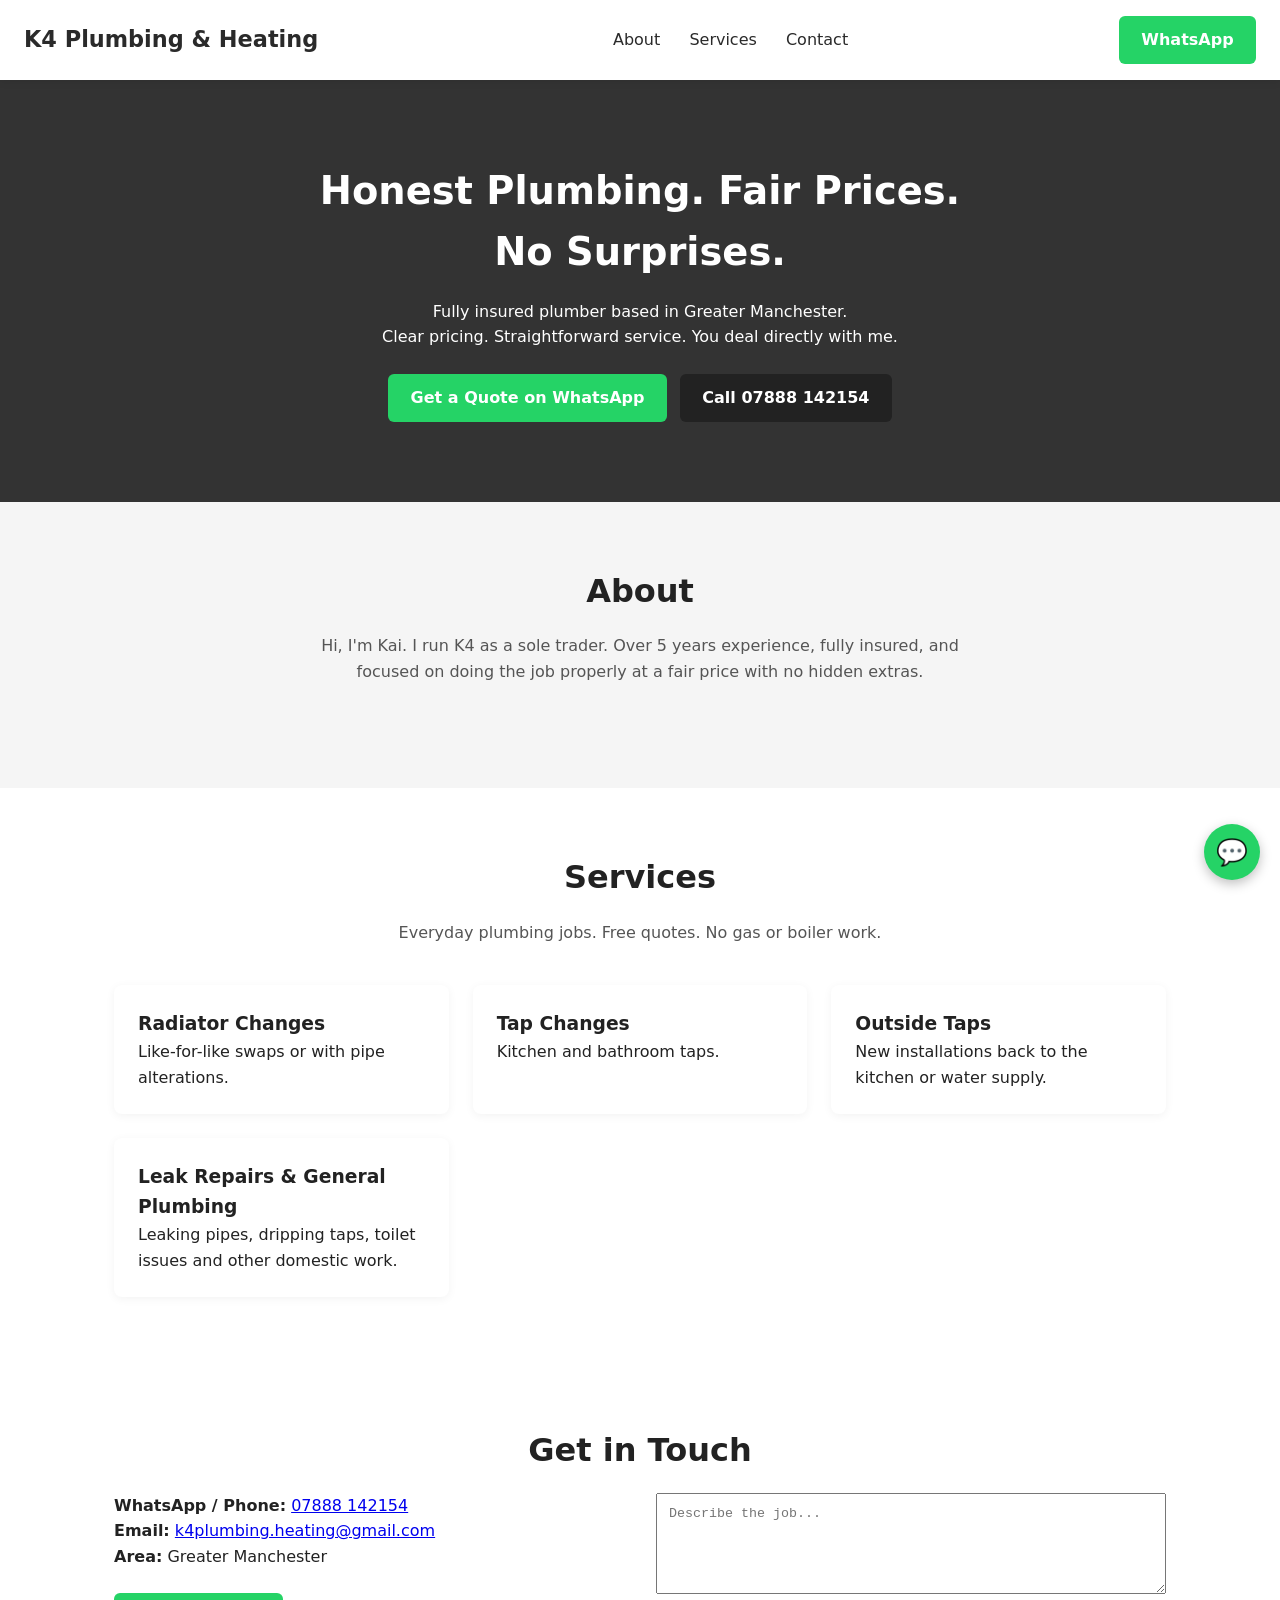
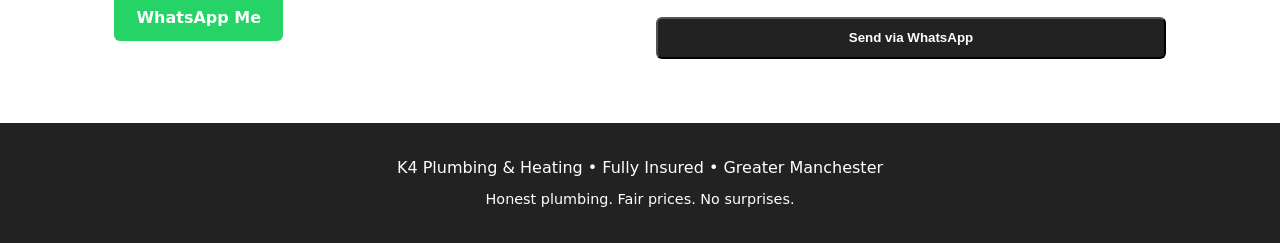
==== commit fff6c7b6: "Remove prices section" ====
--- a/index.html
+++ b/index.html
@@ -30,8 +30,6 @@
 .subtitle { text-align: center; max-width: 650px; margin: 0 auto 2.5rem; color: #555; }
 .cards { display: grid; grid-template-columns: repeat(auto-fit, minmax(260px, 1fr)); gap: 1.5rem; }
 .card { background: white; padding: 1.5rem; border-radius: 8px; box-shadow: 0 2px 10px rgba(0,0,0,0.05); }
-.quote-list details { background: white; margin-bottom: 0.5rem; border-radius: 6px; }
-.quote-list summary { padding: 1rem; cursor: pointer; font-weight: 600; }
 .contact-grid { display: grid; grid-template-columns: 1fr 1fr; gap: 2rem; }
 .floating-wa {
   position: fixed; bottom: 20px; right: 20px; background: #25D366; color: white; width: 56px; height: 56px;
@@ -52,7 +50,6 @@
   <nav>
     <a href="#about">About</a>
     <a href="#services">Services</a>
-    <a href="#prices">Prices</a>
     <a href="#contact">Contact</a>
   </nav>
   <a href="https://wa.me/447888142154?text=Hi%20Kai,%20I%20need%20a%20plumbing%20quote" class="btn btn-whatsapp">WhatsApp</a>
@@ -89,22 +86,6 @@
   </div>
 </section>
 
-<section id="prices">
-  <div class="container">
-    <h2>Rough Prices</h2>
-    <p class="subtitle">These are rough labour prices. Parts extra where needed. Final price confirmed before any work starts.</p>
-    <div class="quote-list">
-      <details><summary>Radiator – like-for-like swap — £60</summary><p>Direct swap of the same style radiator.</p></details>
-      <details><summary>Radiator with pipe altering — £85</summary><p>Includes adjusting the pipework.</p></details>
-      <details><summary>Designer radiator — £80</summary><p>Standard designer style.</p></details>
-      <details><summary>Designer radiator with pipe altering — £105</summary><p>Designer radiator plus pipework changes.</p></details>
-      <details><summary>Tap change — £55</summary><p>Standard tap replacement.</p></details>
-      <details><summary>Outside tap installation — £100</summary><p>Back onto kitchen or existing water supply.</p></details>
-    </div>
-    <p style="text-align:center; margin-top:2rem;"><a href="https://wa.me/447888142154?text=Hi%20Kai,%20I'd%20like%20a%20quote" class="btn btn-whatsapp">WhatsApp for Exact Price</a></p>
-  </div>
-</section>
-
 <section id="contact" style="background:white;">
   <div class="container">
     <h2>Get in Touch</h2>
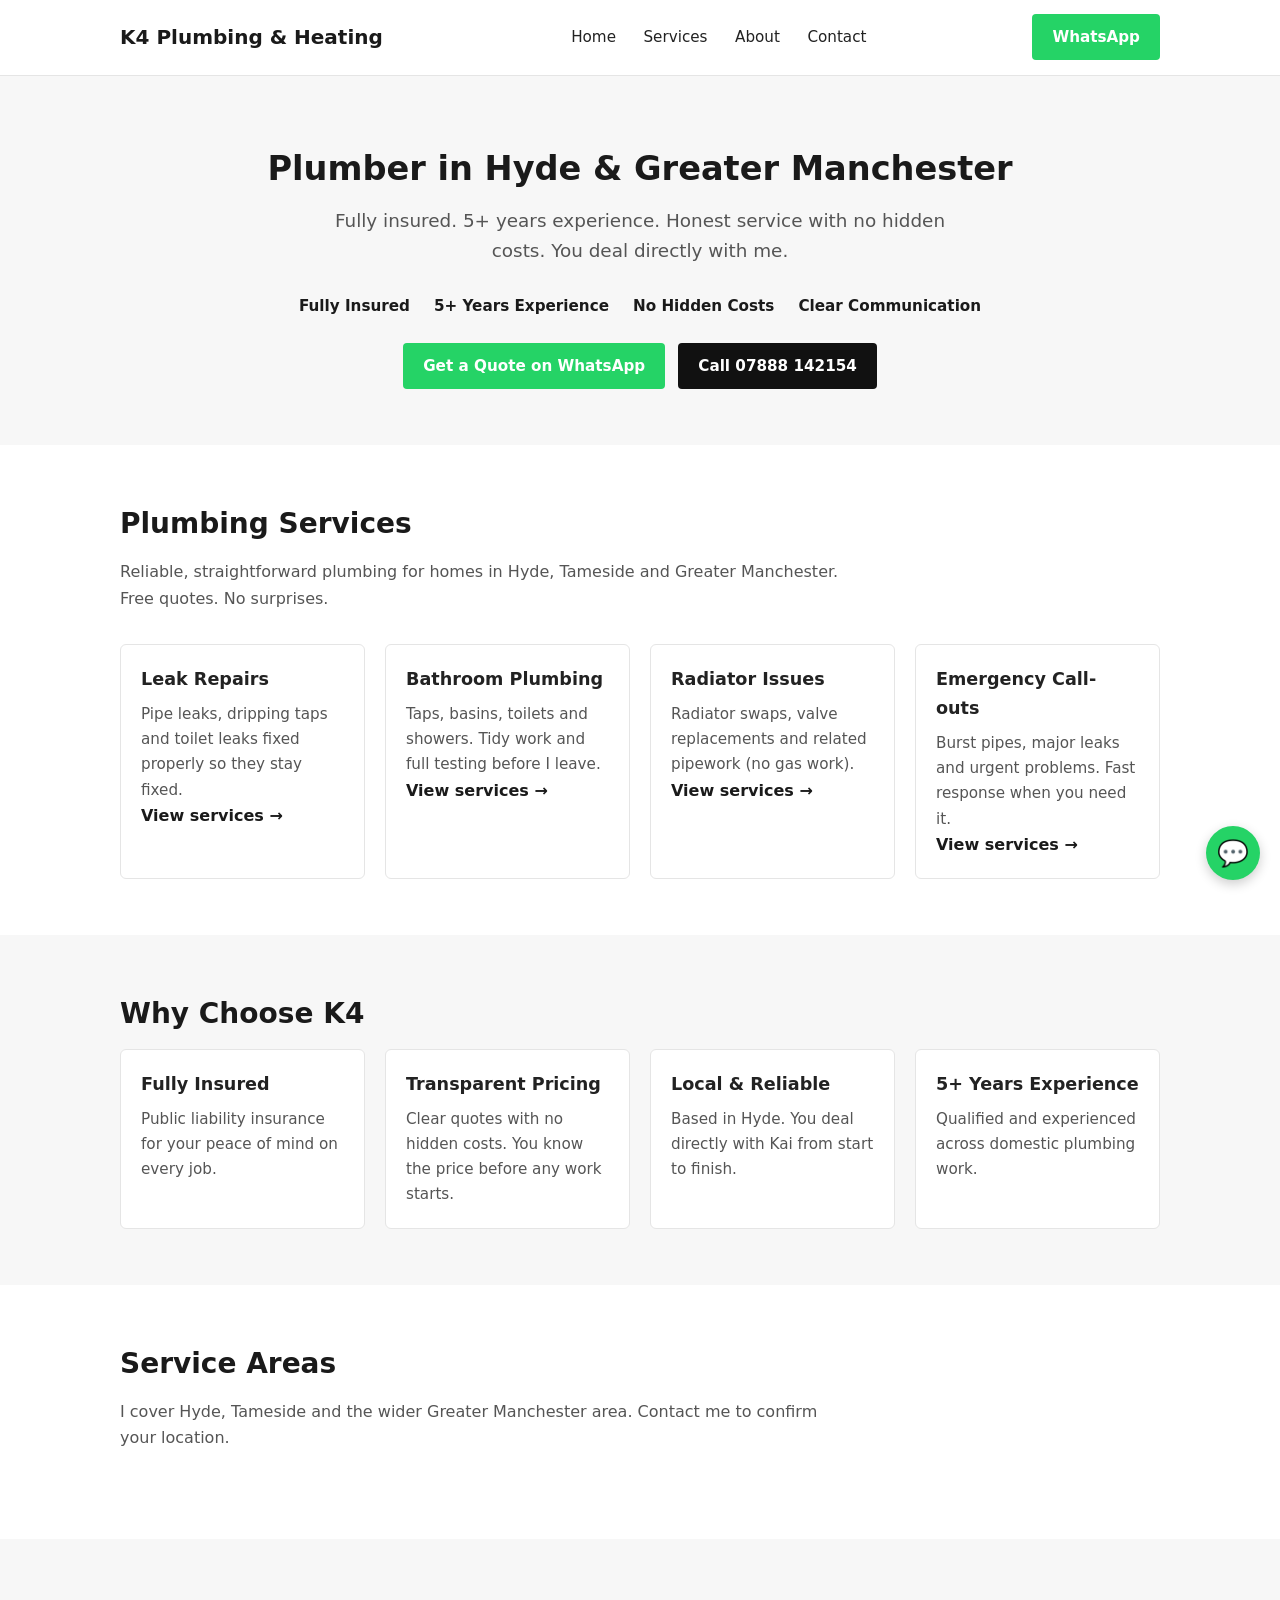
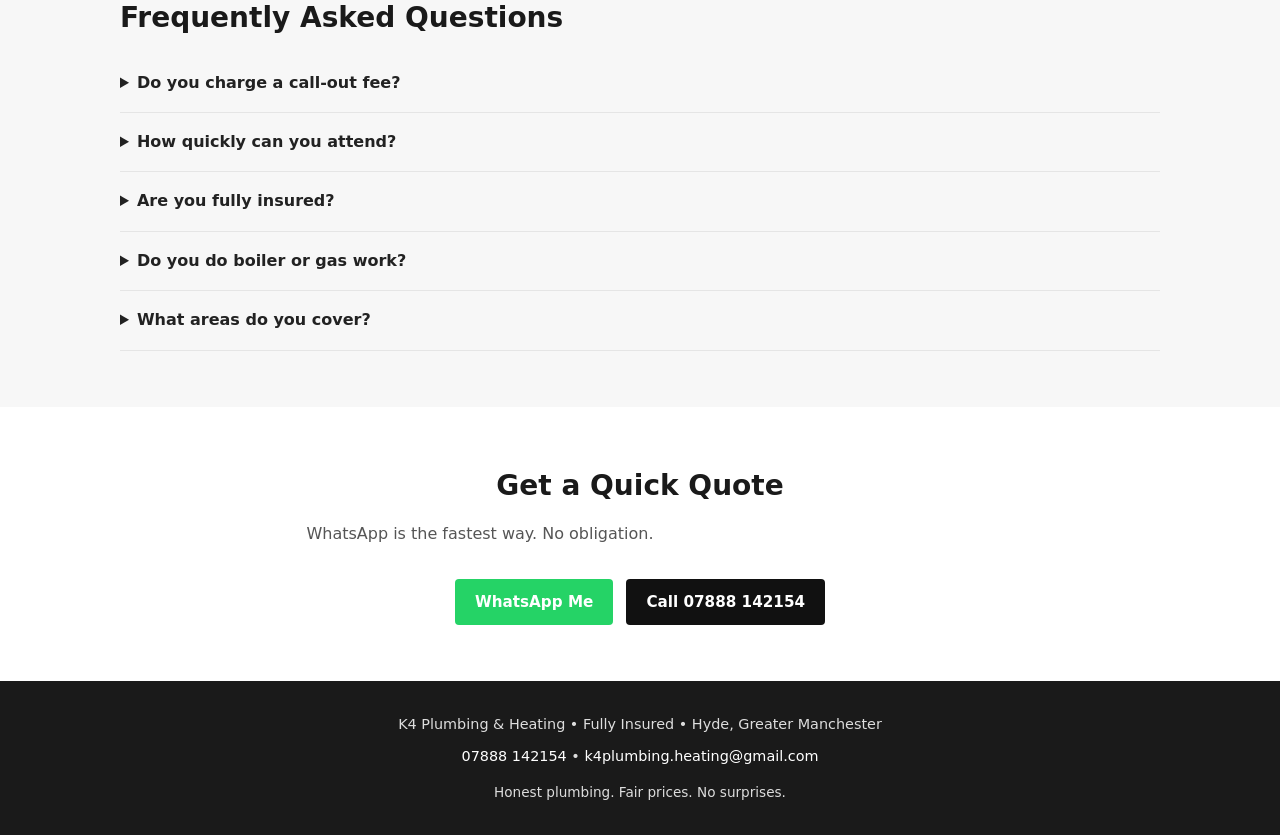
==== commit 2bd9d015: "Rewrite homepage as clean SEO-optimized local plumber site" ====
--- a/index.html
+++ b/index.html
@@ -3,112 +3,136 @@
 <head>
 <meta charset="UTF-8">
 <meta name="viewport" content="width=device-width, initial-scale=1.0">
-<title>K4 Plumbing & Heating | Honest Plumbing. Fair Prices. No Surprises.</title>
-<meta name="description" content="Fully insured plumber with 5+ years experience in Greater Manchester. Transparent pricing, no hidden costs.">
-<style>
-:root {
-  --primary: #2a2a2a;
-  --bg: #f5f5f5;
-  --text: #222;
-  --white: #fff;
+<title>Plumber in Hyde & Greater Manchester | K4 Plumbing & Heating – No Hidden Costs</title>
+<meta name="description" content="Fully insured plumber serving Hyde, Tameside and Greater Manchester. Honest, transparent service with no hidden costs. Leak repairs, bathroom plumbing and emergency call-outs. WhatsApp or call 07888 142154.">
+<link rel="stylesheet" href="style.css">
+<script type="application/ld+json">
+{
+  "@context": "https://schema.org",
+  "@type": "Plumber",
+  "name": "K4 Plumbing & Heating",
+  "url": "https://k4-plumbing-heating.onrender.com/",
+  "telephone": "+447888142154",
+  "email": "k4plumbing.heating@gmail.com",
+  "description": "Fully insured plumber with 5+ years experience offering honest, transparent plumbing services with no hidden costs in Hyde and Greater Manchester.",
+  "address": {
+    "@type": "PostalAddress",
+    "addressLocality": "Hyde",
+    "addressRegion": "Greater Manchester",
+    "addressCountry": "GB"
+  },
+  "areaServed": [
+    {"@type": "City", "name": "Hyde"},
+    {"@type": "City", "name": "Tameside"},
+    {"@type": "AdministrativeArea", "name": "Greater Manchester"}
+  ],
+  "priceRange": "££"
 }
-* { margin: 0; padding: 0; box-sizing: border-box; }
-body { font-family: system-ui, -apple-system, sans-serif; color: var(--text); line-height: 1.6; background: var(--bg); }
-.container { max-width: 1100px; margin: 0 auto; padding: 0 1.5rem; }
-header {
-  position: sticky; top: 0; background: var(--white); box-shadow: 0 2px 8px rgba(0,0,0,0.08); z-index: 1000;
-  display: flex; justify-content: space-between; align-items: center; padding: 1rem 1.5rem;
-}
-.logo { font-weight: 700; font-size: 1.4rem; color: var(--primary); }
-nav a { margin-left: 1.5rem; text-decoration: none; color: var(--primary); font-weight: 500; }
-.btn { display: inline-block; background: #222; color: white; padding: 0.7rem 1.4rem; border-radius: 6px; text-decoration: none; font-weight: 600; }
-.btn-whatsapp { background: #25D366; }
-.hero { background: #333; color: white; padding: 5rem 0; text-align: center; }
-.hero h1 { font-size: 2.4rem; margin-bottom: 1rem; }
-section { padding: 4rem 0; }
-section h2 { text-align: center; font-size: 2rem; margin-bottom: 1rem; }
-.subtitle { text-align: center; max-width: 650px; margin: 0 auto 2.5rem; color: #555; }
-.cards { display: grid; grid-template-columns: repeat(auto-fit, minmax(260px, 1fr)); gap: 1.5rem; }
-.card { background: white; padding: 1.5rem; border-radius: 8px; box-shadow: 0 2px 10px rgba(0,0,0,0.05); }
-.contact-grid { display: grid; grid-template-columns: 1fr 1fr; gap: 2rem; }
-.floating-wa {
-  position: fixed; bottom: 20px; right: 20px; background: #25D366; color: white; width: 56px; height: 56px;
-  border-radius: 50%; display: flex; align-items: center; justify-content: center; font-size: 1.6rem;
-  text-decoration: none; box-shadow: 0 4px 12px rgba(0,0,0,0.25);
-}
-footer { background: #222; color: white; text-align: center; padding: 2rem; }
-@media (max-width: 700px) {
-  .contact-grid { grid-template-columns: 1fr; }
-  nav { display: none; }
-  .hero h1 { font-size: 1.9rem; }
-}
-</style>
+</script>
 </head>
 <body>
 <header>
-  <div class="logo">K4 Plumbing & Heating</div>
-  <nav>
-    <a href="#about">About</a>
-    <a href="#services">Services</a>
-    <a href="#contact">Contact</a>
-  </nav>
-  <a href="https://wa.me/447888142154?text=Hi%20Kai,%20I%20need%20a%20plumbing%20quote" class="btn btn-whatsapp">WhatsApp</a>
+  <div class="container header-inner">
+    <a href="index.html" class="logo">K4 Plumbing & Heating</a>
+    <nav>
+      <a href="index.html">Home</a>
+      <a href="services.html">Services</a>
+      <a href="about.html">About</a>
+      <a href="contact.html">Contact</a>
+    </nav>
+    <a href="https://wa.me/447888142154?text=Hi%20Kai,%20I%20need%20a%20plumbing%20quote" class="btn btn-whatsapp">WhatsApp</a>
+  </div>
 </header>
 
 <section class="hero">
   <div class="container">
-    <h1>Honest Plumbing. Fair Prices.<br>No Surprises.</h1>
-    <p>Fully insured plumber based in Greater Manchester.<br>Clear pricing. Straightforward service. You deal directly with me.</p>
-    <div style="margin-top:1.5rem;">
-      <a href="https://wa.me/447888142154?text=Hi%20Kai,%20I'd%20like%20a%20quote" class="btn btn-whatsapp">Get a Quote on WhatsApp</a>
-      <a href="tel:07888142154" class="btn" style="margin-left:0.5rem;">Call 07888 142154</a>
+    <h1>Plumber in Hyde & Greater Manchester</h1>
+    <p>Fully insured. 5+ years experience. Honest service with no hidden costs. You deal directly with me.</p>
+    <div class="trust">
+      <div><span>Fully Insured</span></div>
+      <div><span>5+ Years Experience</span></div>
+      <div><span>No Hidden Costs</span></div>
+      <div><span>Clear Communication</span></div>
     </div>
+    <a href="https://wa.me/447888142154?text=Hi%20Kai,%20I'd%20like%20a%20quote" class="btn btn-whatsapp">Get a Quote on WhatsApp</a>
+    <a href="tel:07888142154" class="btn" style="margin-left:0.5rem;">Call 07888 142154</a>
   </div>
 </section>
 
-<section id="about">
+<section>
   <div class="container">
-    <h2>About</h2>
-    <p class="subtitle">Hi, I'm Kai. I run K4 as a sole trader. Over 5 years experience, fully insured, and focused on doing the job properly at a fair price with no hidden extras.</p>
-  </div>
-</section>
-
-<section id="services" style="background:white;">
-  <div class="container">
-    <h2>Services</h2>
-    <p class="subtitle">Everyday plumbing jobs. Free quotes. No gas or boiler work.</p>
-    <div class="cards">
-      <div class="card"><h3>Radiator Changes</h3><p>Like-for-like swaps or with pipe alterations.</p></div>
-      <div class="card"><h3>Tap Changes</h3><p>Kitchen and bathroom taps.</p></div>
-      <div class="card"><h3>Outside Taps</h3><p>New installations back to the kitchen or water supply.</p></div>
-      <div class="card"><h3>Leak Repairs & General Plumbing</h3><p>Leaking pipes, dripping taps, toilet issues and other domestic work.</p></div>
-    </div>
-  </div>
-</section>
-
-<section id="contact" style="background:white;">
-  <div class="container">
-    <h2>Get in Touch</h2>
-    <div class="contact-grid">
-      <div>
-        <p><strong>WhatsApp / Phone:</strong> <a href="tel:07888142154">07888 142154</a></p>
-        <p><strong>Email:</strong> <a href="mailto:k4plumbing.heating@gmail.com">k4plumbing.heating@gmail.com</a></p>
-        <p><strong>Area:</strong> Greater Manchester</p>
-        <p style="margin-top:1.5rem;"><a href="https://wa.me/447888142154?text=Hi%20Kai,%20I%20need%20a%20quote" class="btn btn-whatsapp">WhatsApp Me</a></p>
+    <h2>Plumbing Services</h2>
+    <p class="lead">Reliable, straightforward plumbing for homes in Hyde, Tameside and Greater Manchester. Free quotes. No surprises.</p>
+    <div class="grid">
+      <div class="card">
+        <h3>Leak Repairs</h3>
+        <p>Pipe leaks, dripping taps and toilet leaks fixed properly so they stay fixed.</p>
+        <a href="services.html">View services →</a>
       </div>
-      <div>
-        <form onsubmit="event.preventDefault(); window.open('https://wa.me/447888142154?text=' + encodeURIComponent(this.message.value || 'Hi Kai, I need a plumbing quote'), '_blank');">
-          <textarea name="message" rows="5" placeholder="Describe the job..." style="width:100%; padding:0.75rem; margin-bottom:1rem;"></textarea>
-          <button type="submit" class="btn" style="width:100%;">Send via WhatsApp</button>
-        </form>
+      <div class="card">
+        <h3>Bathroom Plumbing</h3>
+        <p>Taps, basins, toilets and showers. Tidy work and full testing before I leave.</p>
+        <a href="services.html">View services →</a>
+      </div>
+      <div class="card">
+        <h3>Radiator Issues</h3>
+        <p>Radiator swaps, valve replacements and related pipework (no gas work).</p>
+        <a href="services.html">View services →</a>
+      </div>
+      <div class="card">
+        <h3>Emergency Call-outs</h3>
+        <p>Burst pipes, major leaks and urgent problems. Fast response when you need it.</p>
+        <a href="services.html">View services →</a>
       </div>
     </div>
   </div>
 </section>
 
+<section style="background: var(--light);">
+  <div class="container">
+    <h2>Why Choose K4</h2>
+    <div class="grid">
+      <div class="card"><h3>Fully Insured</h3><p>Public liability insurance for your peace of mind on every job.</p></div>
+      <div class="card"><h3>Transparent Pricing</h3><p>Clear quotes with no hidden costs. You know the price before any work starts.</p></div>
+      <div class="card"><h3>Local & Reliable</h3><p>Based in Hyde. You deal directly with Kai from start to finish.</p></div>
+      <div class="card"><h3>5+ Years Experience</h3><p>Qualified and experienced across domestic plumbing work.</p></div>
+    </div>
+  </div>
+</section>
+
+<section>
+  <div class="container">
+    <h2>Service Areas</h2>
+    <p class="lead">I cover Hyde, Tameside and the wider Greater Manchester area. Contact me to confirm your location.</p>
+  </div>
+</section>
+
+<section style="background: var(--light);">
+  <div class="container">
+    <h2>Frequently Asked Questions</h2>
+    <div class="faq">
+      <details><summary>Do you charge a call-out fee?</summary><p>No call-out fee for quotes. Any emergency out-of-hours charge is always stated upfront.</p></details>
+      <details><summary>How quickly can you attend?</summary><p>Same-day service is often available for urgent jobs. Message me on WhatsApp for the soonest slot.</p></details>
+      <details><summary>Are you fully insured?</summary><p>Yes. I carry public liability insurance for all work carried out.</p></details>
+      <details><summary>Do you do boiler or gas work?</summary><p>No. I am not gas registered and do not carry out any boiler, gas or central heating system work.</p></details>
+      <details><summary>What areas do you cover?</summary><p>Primarily Hyde, Tameside and Greater Manchester. Contact me to check your address.</p></details>
+    </div>
+  </div>
+</section>
+
+<section>
+  <div class="container" style="text-align:center;">
+    <h2>Get a Quick Quote</h2>
+    <p class="lead">WhatsApp is the fastest way. No obligation.</p>
+    <a href="https://wa.me/447888142154?text=Hi%20Kai,%20I%20need%20a%20plumbing%20quote" class="btn btn-whatsapp">WhatsApp Me</a>
+    <a href="tel:07888142154" class="btn" style="margin-left:0.5rem;">Call 07888 142154</a>
+  </div>
+</section>
+
 <footer>
-  <p>K4 Plumbing & Heating • Fully Insured • Greater Manchester</p>
-  <p style="margin-top:0.5rem; font-size:0.9rem;">Honest plumbing. Fair prices. No surprises.</p>
+  <p>K4 Plumbing & Heating • Fully Insured • Hyde, Greater Manchester</p>
+  <p style="margin-top:0.5rem;"><a href="tel:07888142154">07888 142154</a> • <a href="mailto:k4plumbing.heating@gmail.com">k4plumbing.heating@gmail.com</a></p>
+  <p style="margin-top:0.75rem; font-size:0.85rem;">Honest plumbing. Fair prices. No surprises.</p>
 </footer>
 
 <a href="https://wa.me/447888142154?text=Hi%20Kai,%20I%20need%20a%20plumbing%20quote" class="floating-wa" aria-label="WhatsApp">💬</a>
--- a/style.css
+++ b/style.css
@@ -0,0 +1,75 @@
+/* K4 Plumbing & Heating - Clean, fast, professional styles */
+:root {
+  --dark: #1a1a1a;
+  --text: #222;
+  --muted: #555;
+  --bg: #ffffff;
+  --light: #f7f7f7;
+  --border: #e5e5e5;
+  --whatsapp: #25D366;
+  --accent: #111;
+}
+* { box-sizing: border-box; margin: 0; padding: 0; }
+html { scroll-behavior: smooth; }
+body {
+  font-family: system-ui, -apple-system, BlinkMacSystemFont, 'Segoe UI', Roboto, sans-serif;
+  color: var(--text);
+  line-height: 1.65;
+  background: var(--bg);
+  font-size: 16px;
+}
+.container { max-width: 1080px; margin: 0 auto; padding: 0 1.25rem; }
+header {
+  position: sticky; top: 0; background: #fff; border-bottom: 1px solid var(--border);
+  z-index: 100; padding: 0.9rem 0;
+}
+.header-inner { display: flex; justify-content: space-between; align-items: center; }
+.logo { font-weight: 700; font-size: 1.25rem; color: var(--dark); text-decoration: none; }
+.logo span { font-weight: 500; color: #555; }
+nav a { margin-left: 1.4rem; text-decoration: none; color: var(--text); font-weight: 500; font-size: 0.95rem; }
+nav a:hover { color: #000; }
+.btn {
+  display: inline-block; background: var(--accent); color: #fff; padding: 0.65rem 1.25rem;
+  border-radius: 4px; text-decoration: none; font-weight: 600; font-size: 0.95rem;
+  border: none; cursor: pointer;
+}
+.btn-whatsapp { background: var(--whatsapp); }
+.btn-whatsapp:hover { background: #128C7E; }
+.hero {
+  padding: 4.5rem 0 3.5rem; background: var(--light); text-align: center;
+}
+.hero h1 { font-size: 2.1rem; line-height: 1.25; margin-bottom: 1rem; color: var(--dark); }
+.hero p { font-size: 1.15rem; color: var(--muted); max-width: 640px; margin: 0 auto 1.75rem; }
+.trust { display: flex; justify-content: center; gap: 1.5rem; flex-wrap: wrap; margin: 1.5rem 0; font-size: 0.95rem; color: var(--muted); }
+.trust span { font-weight: 600; color: var(--dark); }
+section { padding: 3.5rem 0; }
+section h2 { font-size: 1.75rem; margin-bottom: 0.75rem; color: var(--dark); }
+.lead { color: var(--muted); margin-bottom: 2rem; max-width: 720px; }
+.grid { display: grid; grid-template-columns: repeat(auto-fit, minmax(240px, 1fr)); gap: 1.25rem; }
+.card {
+  background: #fff; border: 1px solid var(--border); border-radius: 6px; padding: 1.25rem;
+}
+.card h3 { font-size: 1.1rem; margin-bottom: 0.5rem; }
+.card p { color: var(--muted); font-size: 0.95rem; }
+.card a { color: var(--dark); font-weight: 600; text-decoration: none; }
+.faq details { border-bottom: 1px solid var(--border); padding: 0.75rem 0; }
+.faq summary { cursor: pointer; font-weight: 600; padding: 0.25rem 0; }
+.faq p { padding: 0.5rem 0 0.75rem; color: var(--muted); }
+footer {
+  background: var(--dark); color: #ddd; text-align: center; padding: 2rem 1rem; font-size: 0.9rem;
+}
+footer a { color: #fff; text-decoration: none; }
+.floating-wa {
+  position: fixed; bottom: 1.25rem; right: 1.25rem; background: var(--whatsapp);
+  color: #fff; width: 54px; height: 54px; border-radius: 50%; display: flex;
+  align-items: center; justify-content: center; font-size: 1.6rem; text-decoration: none;
+  box-shadow: 0 4px 12px rgba(0,0,0,0.2); z-index: 200;
+}
+img { max-width: 100%; height: auto; display: block; border-radius: 6px; }
+.img-grid { display: grid; grid-template-columns: repeat(auto-fit, minmax(220px, 1fr)); gap: 0.75rem; margin-top: 1.5rem; }
+@media (max-width: 640px) {
+  .hero h1 { font-size: 1.7rem; }
+  nav { display: none; }
+  .header-inner { justify-content: space-between; }
+  .trust { flex-direction: column; gap: 0.4rem; }
+}
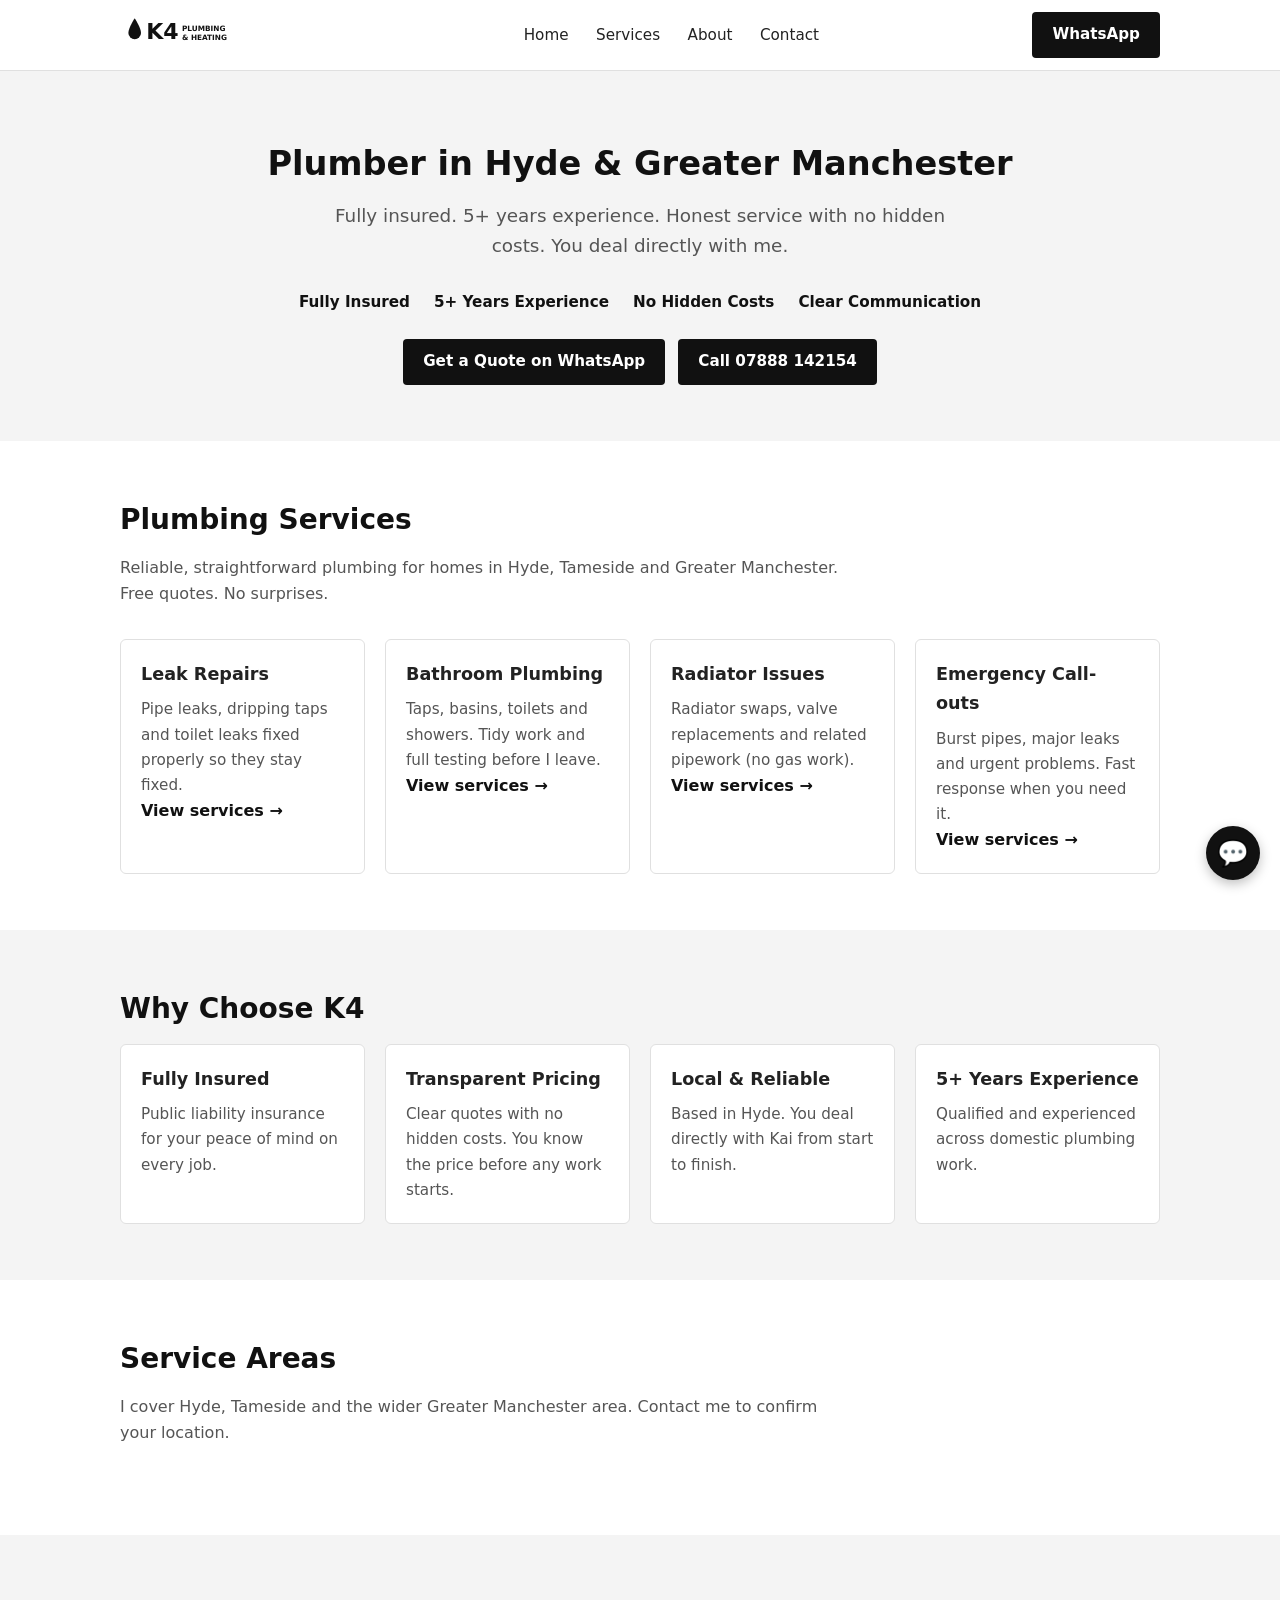
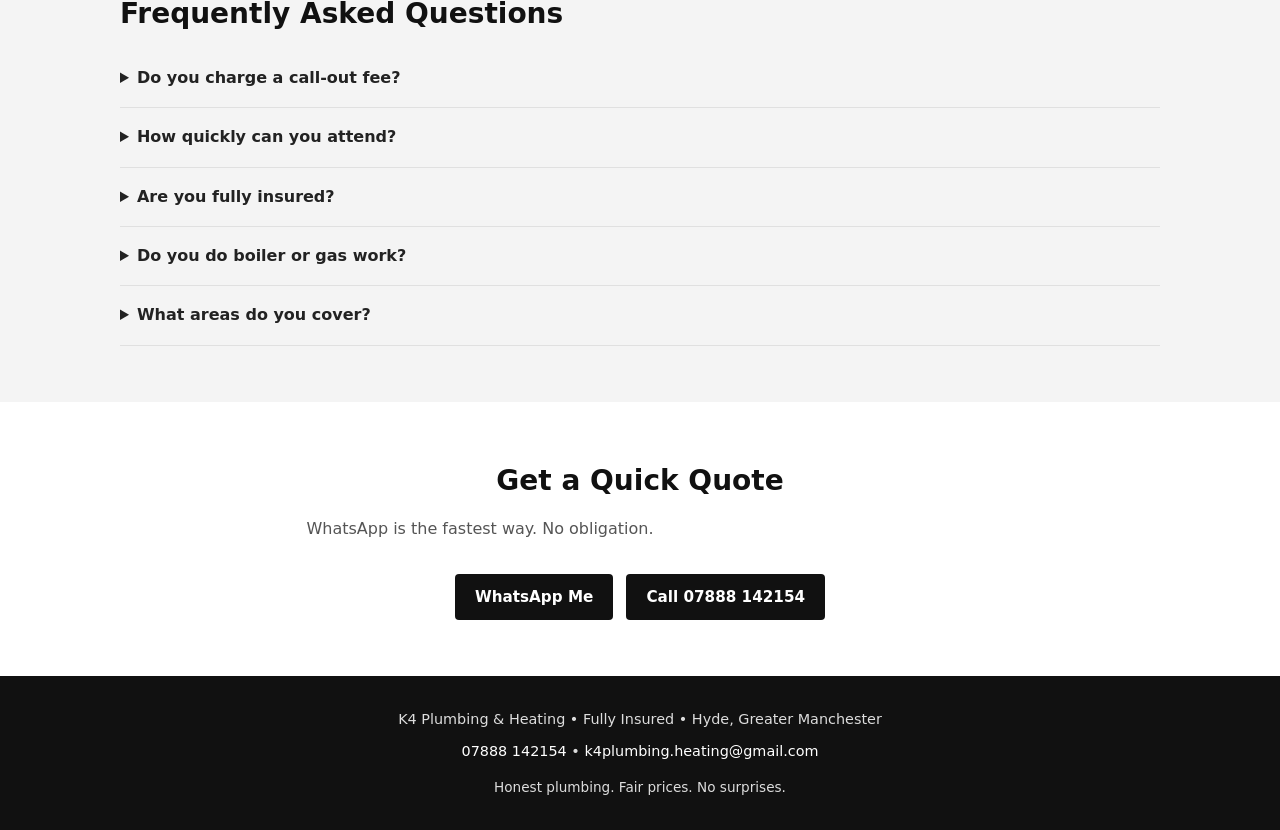
==== commit f7ea3d5f: "Add logo SVG and remove green buttons" ====
--- a/index.html
+++ b/index.html
@@ -33,14 +33,21 @@
 <body>
 <header>
   <div class="container header-inner">
-    <a href="index.html" class="logo">K4 Plumbing & Heating</a>
+    <a href="index.html" class="logo">
+      <svg xmlns="http://www.w3.org/2000/svg" viewBox="0 0 320 80" height="42">
+        <path fill="#111" d="M28 8c0 0-12 18-12 28a12 12 0 0 0 24 0c0-10-12-28-12-28z"/>
+        <text x="50" y="48" font-family="system-ui,Arial,sans-serif" font-weight="800" font-size="42" fill="#111">K4</text>
+        <text x="118" y="32" font-family="system-ui,Arial,sans-serif" font-weight="600" font-size="14" fill="#111">PLUMBING</text>
+        <text x="118" y="50" font-family="system-ui,Arial,sans-serif" font-weight="600" font-size="14" fill="#111">& HEATING</text>
+      </svg>
+    </a>
     <nav>
       <a href="index.html">Home</a>
       <a href="services.html">Services</a>
       <a href="about.html">About</a>
       <a href="contact.html">Contact</a>
     </nav>
-    <a href="https://wa.me/447888142154?text=Hi%20Kai,%20I%20need%20a%20plumbing%20quote" class="btn btn-whatsapp">WhatsApp</a>
+    <a href="https://wa.me/447888142154?text=Hi%20Kai,%20I%20need%20a%20plumbing%20quote" class="btn">WhatsApp</a>
   </div>
 </header>
 
@@ -54,7 +61,7 @@
       <div><span>No Hidden Costs</span></div>
       <div><span>Clear Communication</span></div>
     </div>
-    <a href="https://wa.me/447888142154?text=Hi%20Kai,%20I'd%20like%20a%20quote" class="btn btn-whatsapp">Get a Quote on WhatsApp</a>
+    <a href="https://wa.me/447888142154?text=Hi%20Kai,%20I'd%20like%20a%20quote" class="btn">Get a Quote on WhatsApp</a>
     <a href="tel:07888142154" class="btn" style="margin-left:0.5rem;">Call 07888 142154</a>
   </div>
 </section>
@@ -124,7 +131,7 @@
   <div class="container" style="text-align:center;">
     <h2>Get a Quick Quote</h2>
     <p class="lead">WhatsApp is the fastest way. No obligation.</p>
-    <a href="https://wa.me/447888142154?text=Hi%20Kai,%20I%20need%20a%20plumbing%20quote" class="btn btn-whatsapp">WhatsApp Me</a>
+    <a href="https://wa.me/447888142154?text=Hi%20Kai,%20I%20need%20a%20plumbing%20quote" class="btn">WhatsApp Me</a>
     <a href="tel:07888142154" class="btn" style="margin-left:0.5rem;">Call 07888 142154</a>
   </div>
 </section>
--- a/style.css
+++ b/style.css
@@ -1,12 +1,11 @@
-/* K4 Plumbing & Heating - Clean, fast, professional styles */
+/* K4 Plumbing & Heating - Clean dark palette matching logo */
 :root {
-  --dark: #1a1a1a;
+  --dark: #111;
   --text: #222;
   --muted: #555;
   --bg: #ffffff;
-  --light: #f7f7f7;
-  --border: #e5e5e5;
-  --whatsapp: #25D366;
+  --light: #f4f4f4;
+  --border: #e0e0e0;
   --accent: #111;
 }
 * { box-sizing: border-box; margin: 0; padding: 0; }
@@ -21,11 +20,11 @@
 .container { max-width: 1080px; margin: 0 auto; padding: 0 1.25rem; }
 header {
   position: sticky; top: 0; background: #fff; border-bottom: 1px solid var(--border);
-  z-index: 100; padding: 0.9rem 0;
+  z-index: 100; padding: 0.75rem 0;
 }
 .header-inner { display: flex; justify-content: space-between; align-items: center; }
-.logo { font-weight: 700; font-size: 1.25rem; color: var(--dark); text-decoration: none; }
-.logo span { font-weight: 500; color: #555; }
+.logo { display: flex; align-items: center; text-decoration: none; }
+.logo svg { height: 42px; width: auto; }
 nav a { margin-left: 1.4rem; text-decoration: none; color: var(--text); font-weight: 500; font-size: 0.95rem; }
 nav a:hover { color: #000; }
 .btn {
@@ -33,8 +32,7 @@
   border-radius: 4px; text-decoration: none; font-weight: 600; font-size: 0.95rem;
   border: none; cursor: pointer;
 }
-.btn-whatsapp { background: var(--whatsapp); }
-.btn-whatsapp:hover { background: #128C7E; }
+.btn:hover { background: #000; }
 .hero {
   padding: 4.5rem 0 3.5rem; background: var(--light); text-align: center;
 }
@@ -60,13 +58,13 @@
 }
 footer a { color: #fff; text-decoration: none; }
 .floating-wa {
-  position: fixed; bottom: 1.25rem; right: 1.25rem; background: var(--whatsapp);
+  position: fixed; bottom: 1.25rem; right: 1.25rem; background: var(--dark);
   color: #fff; width: 54px; height: 54px; border-radius: 50%; display: flex;
   align-items: center; justify-content: center; font-size: 1.6rem; text-decoration: none;
-  box-shadow: 0 4px 12px rgba(0,0,0,0.2); z-index: 200;
+  box-shadow: 0 4px 12px rgba(0,0,0,0.25); z-index: 200;
 }
+.floating-wa:hover { background: #000; }
 img { max-width: 100%; height: auto; display: block; border-radius: 6px; }
-.img-grid { display: grid; grid-template-columns: repeat(auto-fit, minmax(220px, 1fr)); gap: 0.75rem; margin-top: 1.5rem; }
 @media (max-width: 640px) {
   .hero h1 { font-size: 1.7rem; }
   nav { display: none; }
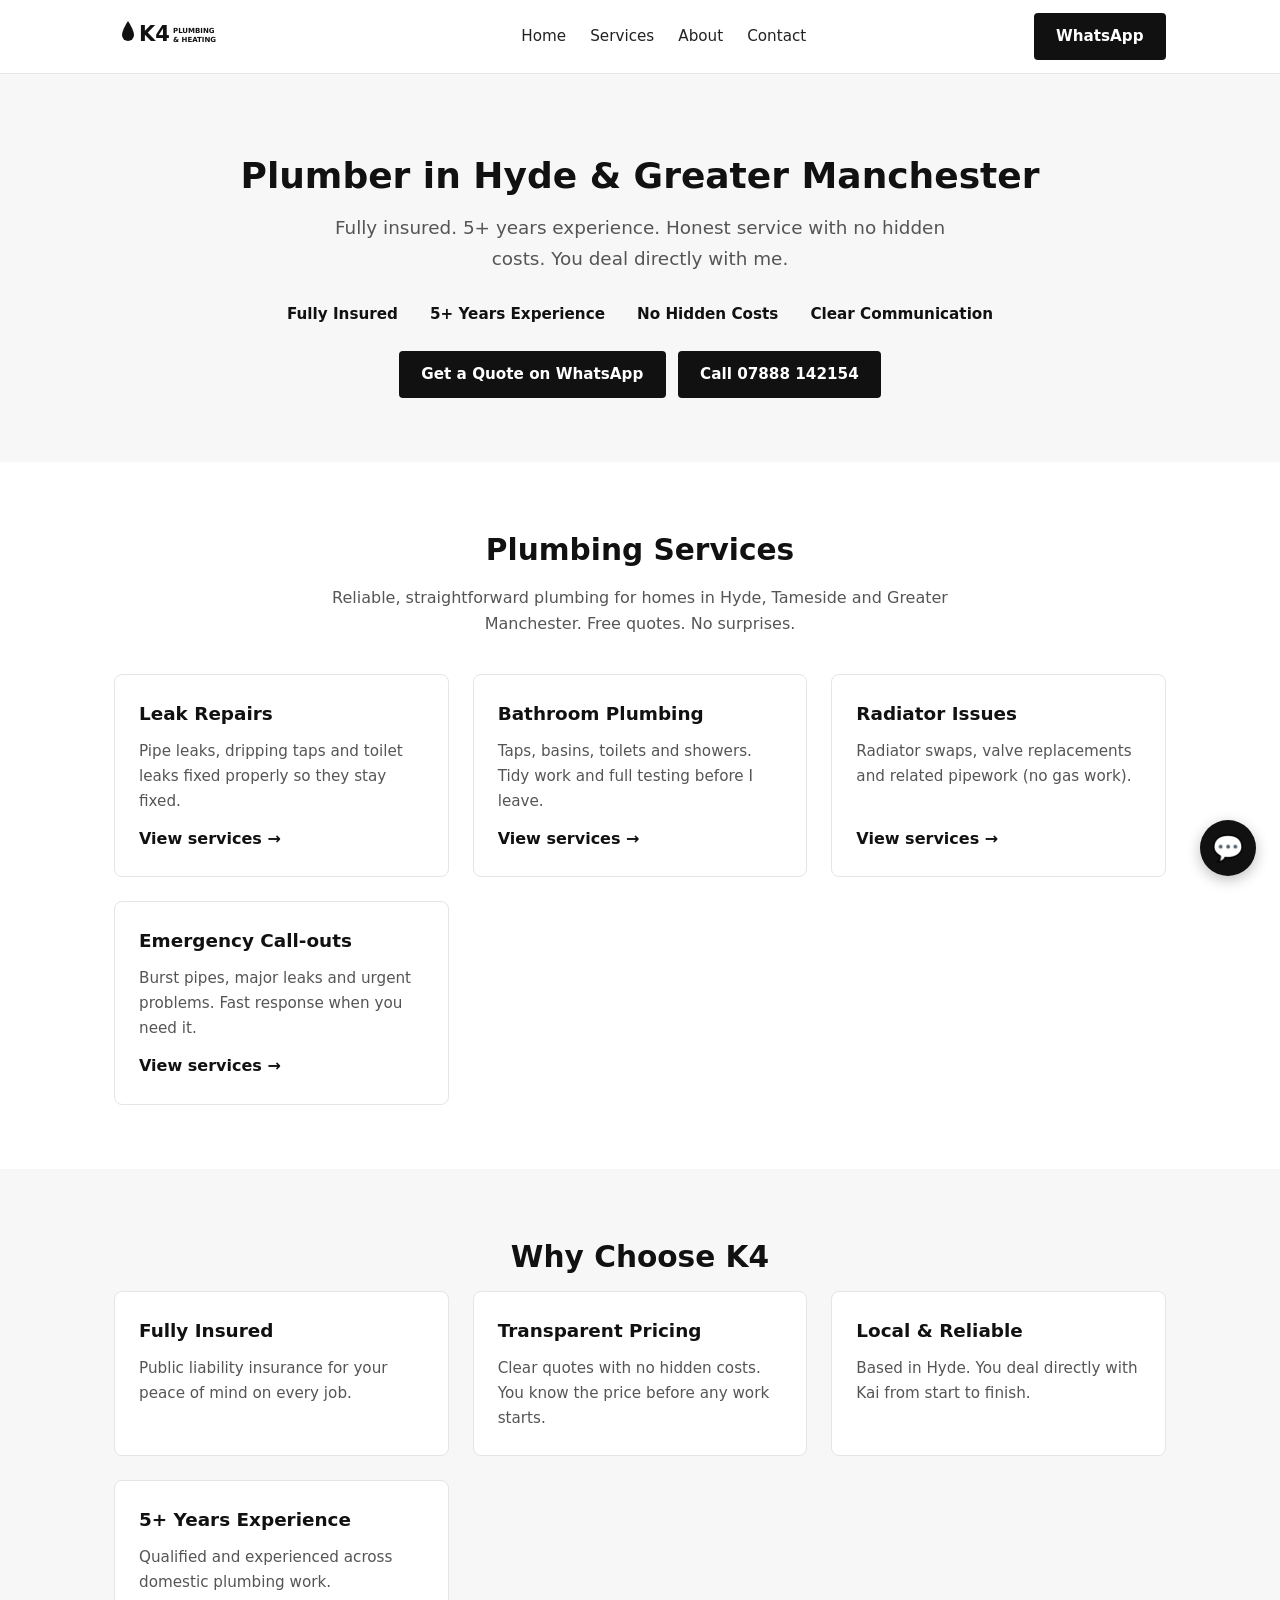
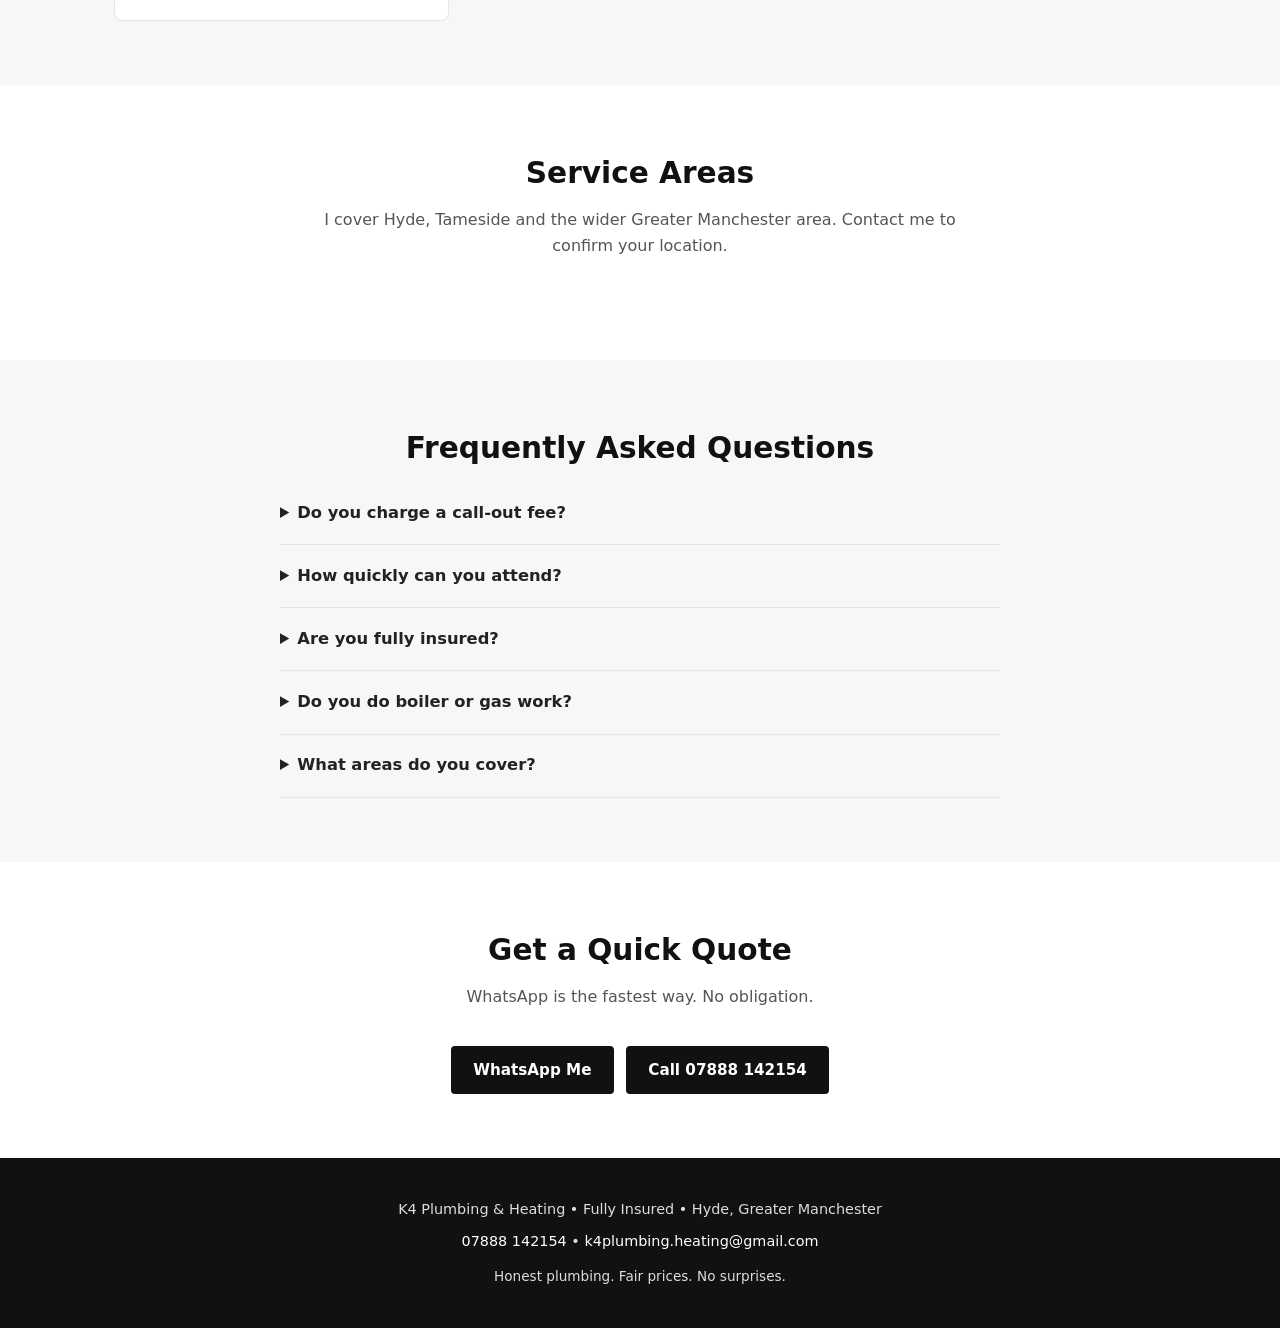
==== commit 58acec5b: "Clean up button positioning and layout" ====
--- a/index.html
+++ b/index.html
@@ -34,7 +34,7 @@
 <header>
   <div class="container header-inner">
     <a href="index.html" class="logo">
-      <svg xmlns="http://www.w3.org/2000/svg" viewBox="0 0 320 80" height="42">
+      <svg xmlns="http://www.w3.org/2000/svg" viewBox="0 0 320 80" height="40">
         <path fill="#111" d="M28 8c0 0-12 18-12 28a12 12 0 0 0 24 0c0-10-12-28-12-28z"/>
         <text x="50" y="48" font-family="system-ui,Arial,sans-serif" font-weight="800" font-size="42" fill="#111">K4</text>
         <text x="118" y="32" font-family="system-ui,Arial,sans-serif" font-weight="600" font-size="14" fill="#111">PLUMBING</text>
@@ -56,13 +56,15 @@
     <h1>Plumber in Hyde & Greater Manchester</h1>
     <p>Fully insured. 5+ years experience. Honest service with no hidden costs. You deal directly with me.</p>
     <div class="trust">
-      <div><span>Fully Insured</span></div>
-      <div><span>5+ Years Experience</span></div>
-      <div><span>No Hidden Costs</span></div>
-      <div><span>Clear Communication</span></div>
+      <div>Fully Insured</div>
+      <div>5+ Years Experience</div>
+      <div>No Hidden Costs</div>
+      <div>Clear Communication</div>
     </div>
-    <a href="https://wa.me/447888142154?text=Hi%20Kai,%20I'd%20like%20a%20quote" class="btn">Get a Quote on WhatsApp</a>
-    <a href="tel:07888142154" class="btn" style="margin-left:0.5rem;">Call 07888 142154</a>
+    <div class="btn-group">
+      <a href="https://wa.me/447888142154?text=Hi%20Kai,%20I'd%20like%20a%20quote" class="btn">Get a Quote on WhatsApp</a>
+      <a href="tel:07888142154" class="btn">Call 07888 142154</a>
+    </div>
   </div>
 </section>
 
@@ -128,11 +130,13 @@
 </section>
 
 <section>
-  <div class="container" style="text-align:center;">
+  <div class="container">
     <h2>Get a Quick Quote</h2>
     <p class="lead">WhatsApp is the fastest way. No obligation.</p>
-    <a href="https://wa.me/447888142154?text=Hi%20Kai,%20I%20need%20a%20plumbing%20quote" class="btn">WhatsApp Me</a>
-    <a href="tel:07888142154" class="btn" style="margin-left:0.5rem;">Call 07888 142154</a>
+    <div class="btn-group">
+      <a href="https://wa.me/447888142154?text=Hi%20Kai,%20I%20need%20a%20plumbing%20quote" class="btn">WhatsApp Me</a>
+      <a href="tel:07888142154" class="btn">Call 07888 142154</a>
+    </div>
   </div>
 </section>
 
--- a/style.css
+++ b/style.css
@@ -1,11 +1,11 @@
-/* K4 Plumbing & Heating - Clean dark palette matching logo */
+/* K4 Plumbing & Heating - Clean professional layout */
 :root {
   --dark: #111;
   --text: #222;
   --muted: #555;
   --bg: #ffffff;
-  --light: #f4f4f4;
-  --border: #e0e0e0;
+  --light: #f7f7f7;
+  --border: #e5e5e5;
   --accent: #111;
 }
 * { box-sizing: border-box; margin: 0; padding: 0; }
@@ -17,57 +17,65 @@
   background: var(--bg);
   font-size: 16px;
 }
-.container { max-width: 1080px; margin: 0 auto; padding: 0 1.25rem; }
+.container { max-width: 1100px; margin: 0 auto; padding: 0 1.5rem; }
 header {
   position: sticky; top: 0; background: #fff; border-bottom: 1px solid var(--border);
-  z-index: 100; padding: 0.75rem 0;
+  z-index: 100; padding: 0.8rem 0;
 }
-.header-inner { display: flex; justify-content: space-between; align-items: center; }
-.logo { display: flex; align-items: center; text-decoration: none; }
-.logo svg { height: 42px; width: auto; }
-nav a { margin-left: 1.4rem; text-decoration: none; color: var(--text); font-weight: 500; font-size: 0.95rem; }
+.header-inner { display: flex; justify-content: space-between; align-items: center; gap: 1rem; }
+.logo { display: flex; align-items: center; text-decoration: none; flex-shrink: 0; }
+.logo svg { height: 40px; width: auto; }
+nav { display: flex; align-items: center; gap: 0.25rem; }
+nav a { margin-left: 1.25rem; text-decoration: none; color: var(--text); font-weight: 500; font-size: 0.95rem; }
 nav a:hover { color: #000; }
 .btn {
-  display: inline-block; background: var(--accent); color: #fff; padding: 0.65rem 1.25rem;
+  display: inline-block; background: var(--accent); color: #fff; padding: 0.7rem 1.4rem;
   border-radius: 4px; text-decoration: none; font-weight: 600; font-size: 0.95rem;
-  border: none; cursor: pointer;
+  border: none; cursor: pointer; text-align: center;
 }
 .btn:hover { background: #000; }
+.btn-group { display: flex; gap: 0.75rem; justify-content: center; flex-wrap: wrap; margin-top: 1.5rem; }
 .hero {
-  padding: 4.5rem 0 3.5rem; background: var(--light); text-align: center;
+  padding: 5rem 0 4rem; background: var(--light); text-align: center;
 }
-.hero h1 { font-size: 2.1rem; line-height: 1.25; margin-bottom: 1rem; color: var(--dark); }
-.hero p { font-size: 1.15rem; color: var(--muted); max-width: 640px; margin: 0 auto 1.75rem; }
-.trust { display: flex; justify-content: center; gap: 1.5rem; flex-wrap: wrap; margin: 1.5rem 0; font-size: 0.95rem; color: var(--muted); }
-.trust span { font-weight: 600; color: var(--dark); }
-section { padding: 3.5rem 0; }
-section h2 { font-size: 1.75rem; margin-bottom: 0.75rem; color: var(--dark); }
-.lead { color: var(--muted); margin-bottom: 2rem; max-width: 720px; }
-.grid { display: grid; grid-template-columns: repeat(auto-fit, minmax(240px, 1fr)); gap: 1.25rem; }
+.hero h1 { font-size: 2.25rem; line-height: 1.2; margin-bottom: 1rem; color: var(--dark); font-weight: 700; }
+.hero p { font-size: 1.15rem; color: var(--muted); max-width: 620px; margin: 0 auto 1.5rem; }
+.trust { display: flex; justify-content: center; gap: 2rem; flex-wrap: wrap; margin: 1.75rem 0 0.5rem; font-size: 0.95rem; }
+.trust div { font-weight: 600; color: var(--dark); }
+section { padding: 4rem 0; }
+section h2 { font-size: 1.85rem; margin-bottom: 0.6rem; color: var(--dark); text-align: center; font-weight: 700; }
+.lead { color: var(--muted); margin: 0 auto 2.25rem; max-width: 680px; text-align: center; }
+.grid { display: grid; grid-template-columns: repeat(auto-fit, minmax(250px, 1fr)); gap: 1.5rem; }
 .card {
-  background: #fff; border: 1px solid var(--border); border-radius: 6px; padding: 1.25rem;
+  background: #fff; border: 1px solid var(--border); border-radius: 8px; padding: 1.5rem;
+  display: flex; flex-direction: column; height: 100%;
 }
-.card h3 { font-size: 1.1rem; margin-bottom: 0.5rem; }
-.card p { color: var(--muted); font-size: 0.95rem; }
-.card a { color: var(--dark); font-weight: 600; text-decoration: none; }
-.faq details { border-bottom: 1px solid var(--border); padding: 0.75rem 0; }
-.faq summary { cursor: pointer; font-weight: 600; padding: 0.25rem 0; }
-.faq p { padding: 0.5rem 0 0.75rem; color: var(--muted); }
+.card h3 { font-size: 1.15rem; margin-bottom: 0.6rem; color: var(--dark); }
+.card p { color: var(--muted); font-size: 0.95rem; flex-grow: 1; }
+.card a { color: var(--dark); font-weight: 600; text-decoration: none; margin-top: 0.75rem; display: inline-block; }
+.faq { max-width: 720px; margin: 0 auto; }
+.faq details { border-bottom: 1px solid var(--border); padding: 0.85rem 0; }
+.faq summary { cursor: pointer; font-weight: 600; padding: 0.25rem 0; font-size: 1.02rem; }
+.faq p { padding: 0.5rem 0 0.5rem; color: var(--muted); }
 footer {
-  background: var(--dark); color: #ddd; text-align: center; padding: 2rem 1rem; font-size: 0.9rem;
+  background: var(--dark); color: #ddd; text-align: center; padding: 2.5rem 1rem; font-size: 0.9rem;
 }
 footer a { color: #fff; text-decoration: none; }
 .floating-wa {
-  position: fixed; bottom: 1.25rem; right: 1.25rem; background: var(--dark);
-  color: #fff; width: 54px; height: 54px; border-radius: 50%; display: flex;
+  position: fixed; bottom: 1.5rem; right: 1.5rem; background: var(--dark);
+  color: #fff; width: 56px; height: 56px; border-radius: 50%; display: flex;
   align-items: center; justify-content: center; font-size: 1.6rem; text-decoration: none;
-  box-shadow: 0 4px 12px rgba(0,0,0,0.25); z-index: 200;
+  box-shadow: 0 4px 14px rgba(0,0,0,0.25); z-index: 200;
 }
 .floating-wa:hover { background: #000; }
 img { max-width: 100%; height: auto; display: block; border-radius: 6px; }
-@media (max-width: 640px) {
-  .hero h1 { font-size: 1.7rem; }
+.contact-grid { display: grid; grid-template-columns: 1fr 1fr; gap: 3rem; align-items: start; }
+@media (max-width: 700px) {
+  .hero { padding: 3.5rem 0 3rem; }
+  .hero h1 { font-size: 1.75rem; }
   nav { display: none; }
   .header-inner { justify-content: space-between; }
-  .trust { flex-direction: column; gap: 0.4rem; }
+  .trust { flex-direction: column; gap: 0.5rem; }
+  .contact-grid { grid-template-columns: 1fr; gap: 2rem; }
+  section { padding: 3rem 0; }
 }
